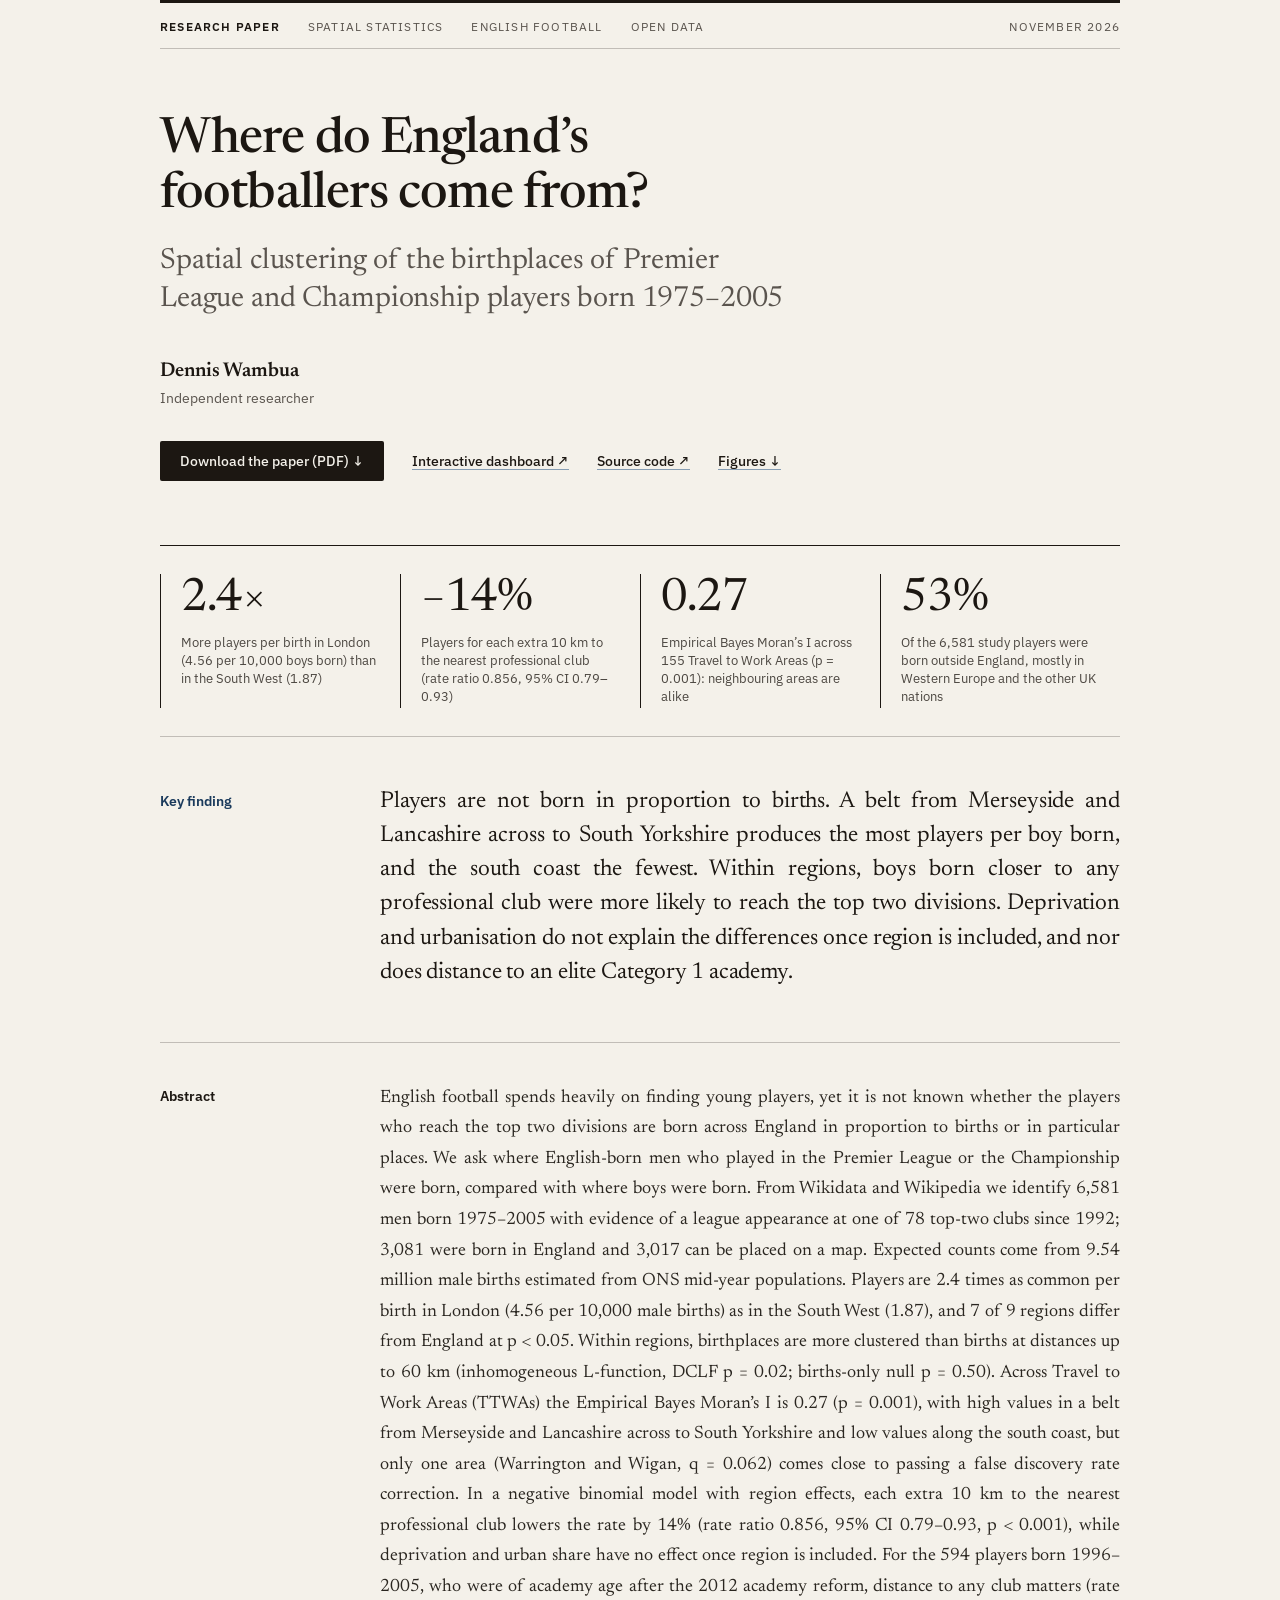
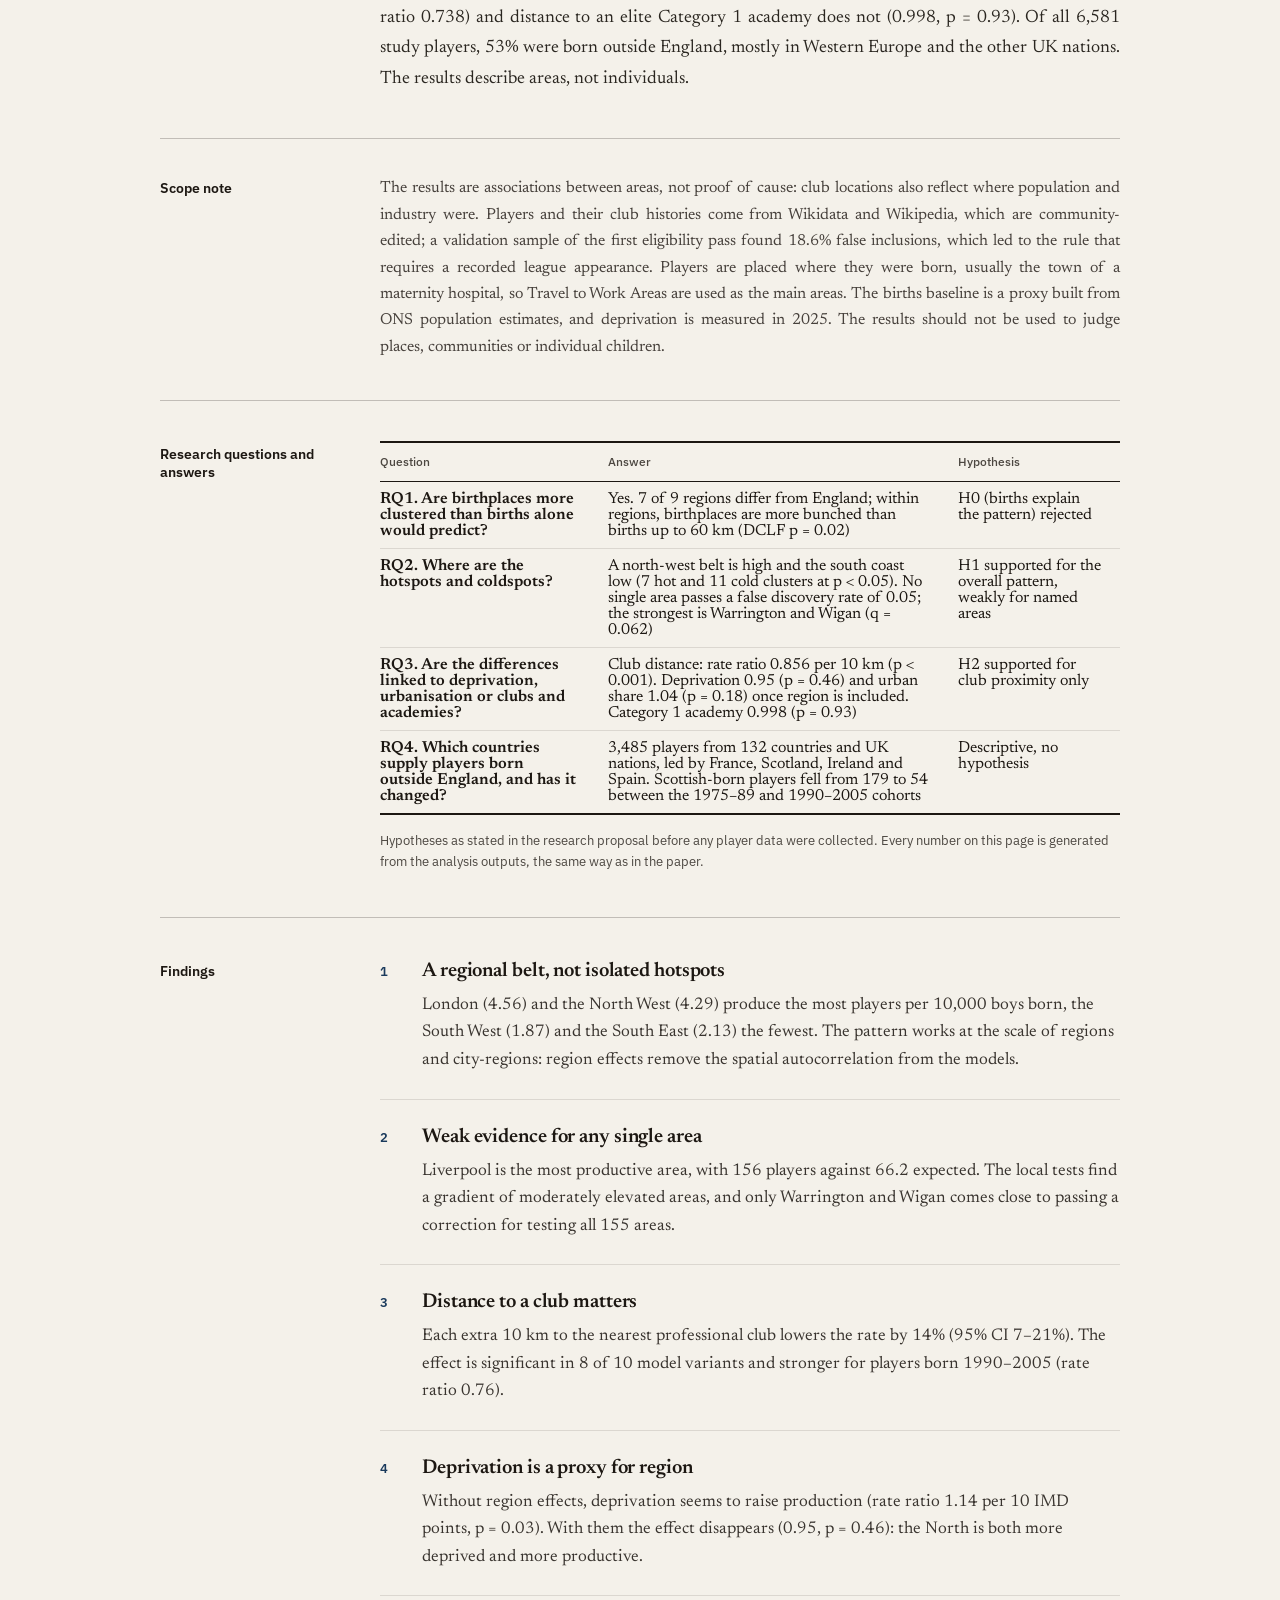
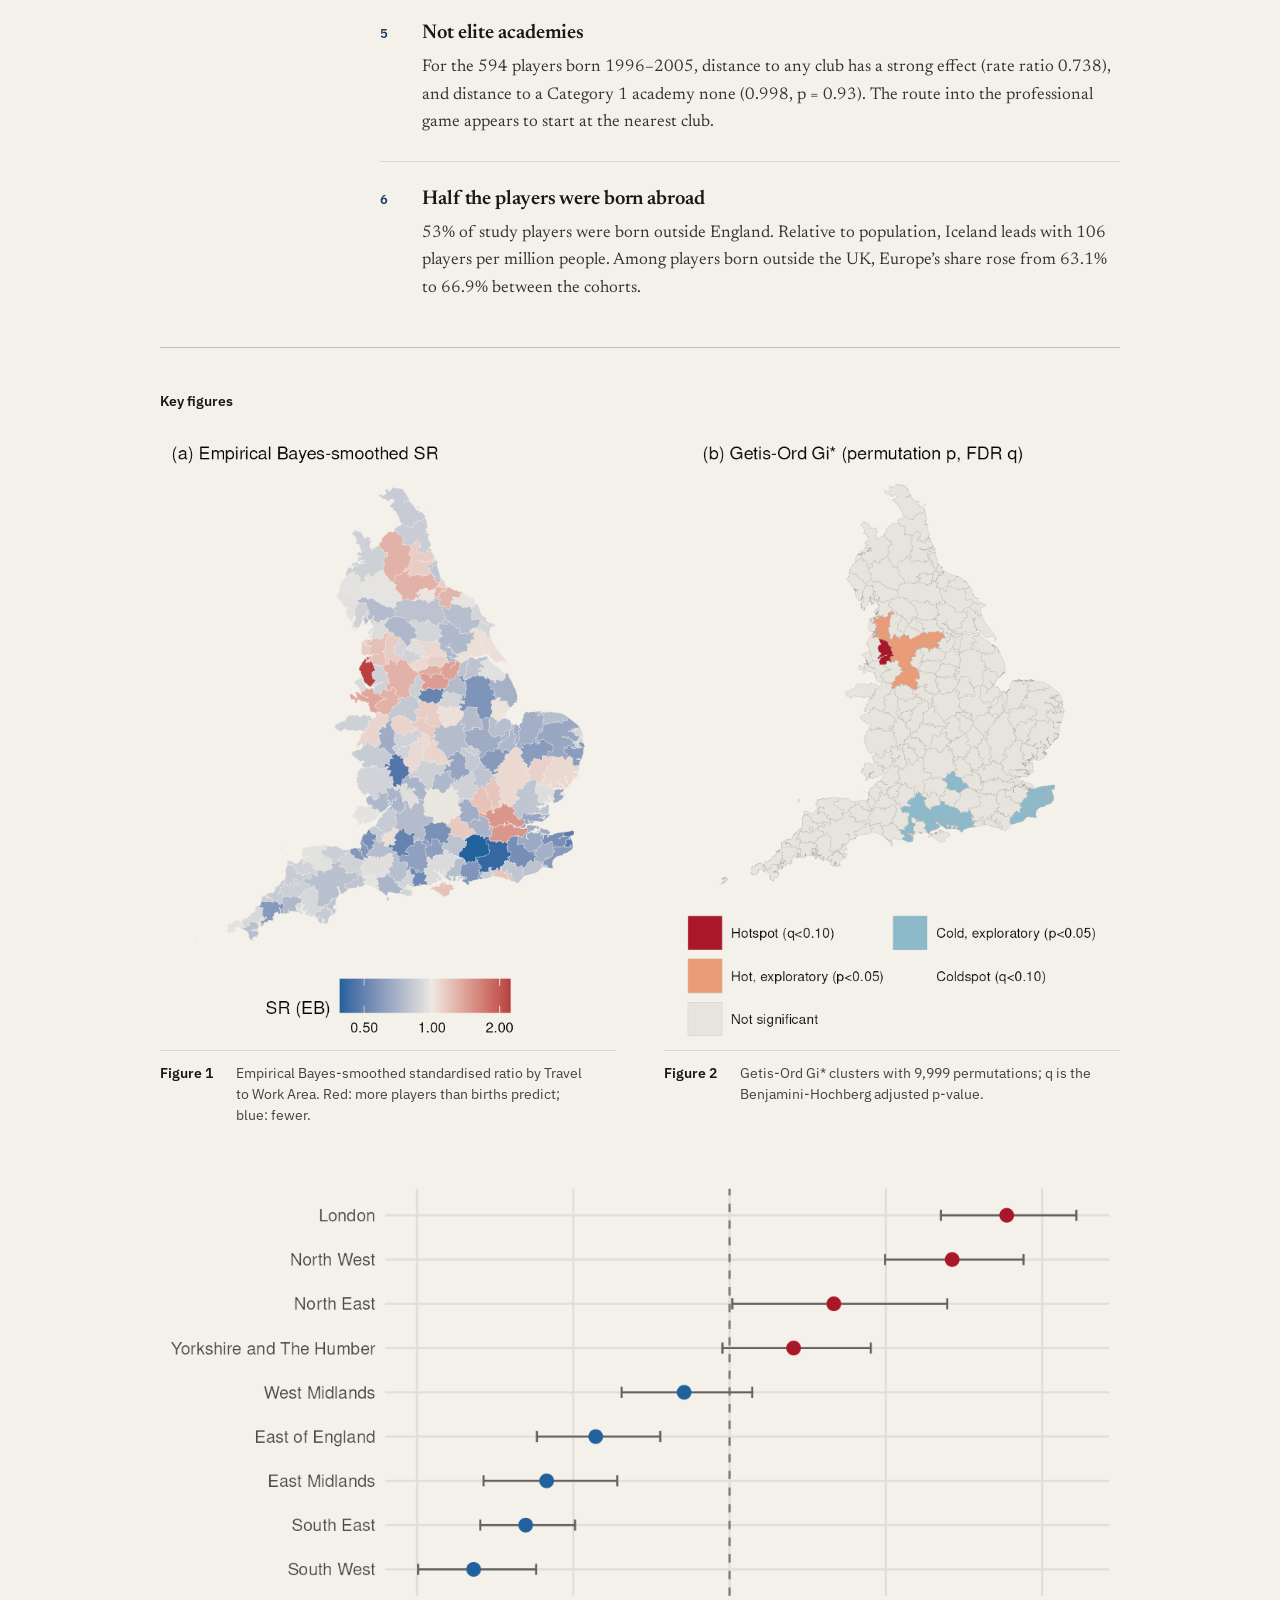
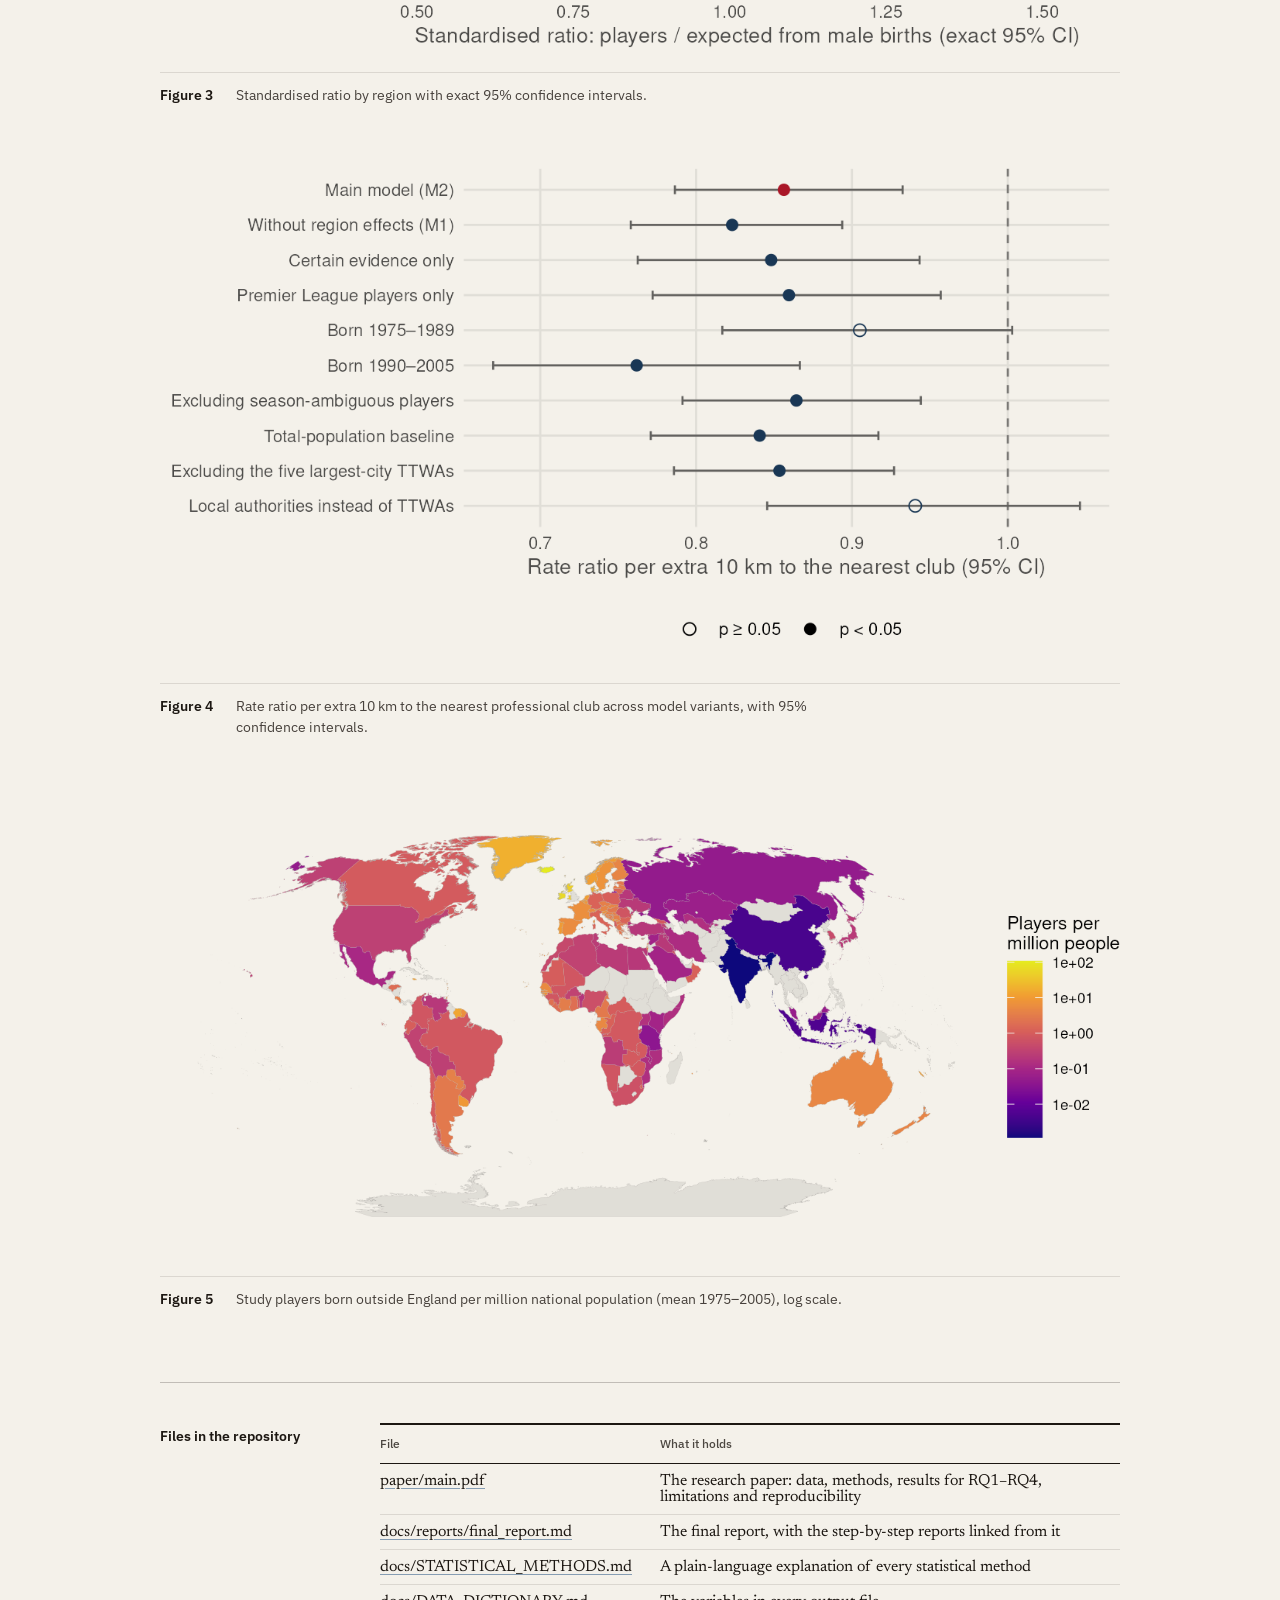
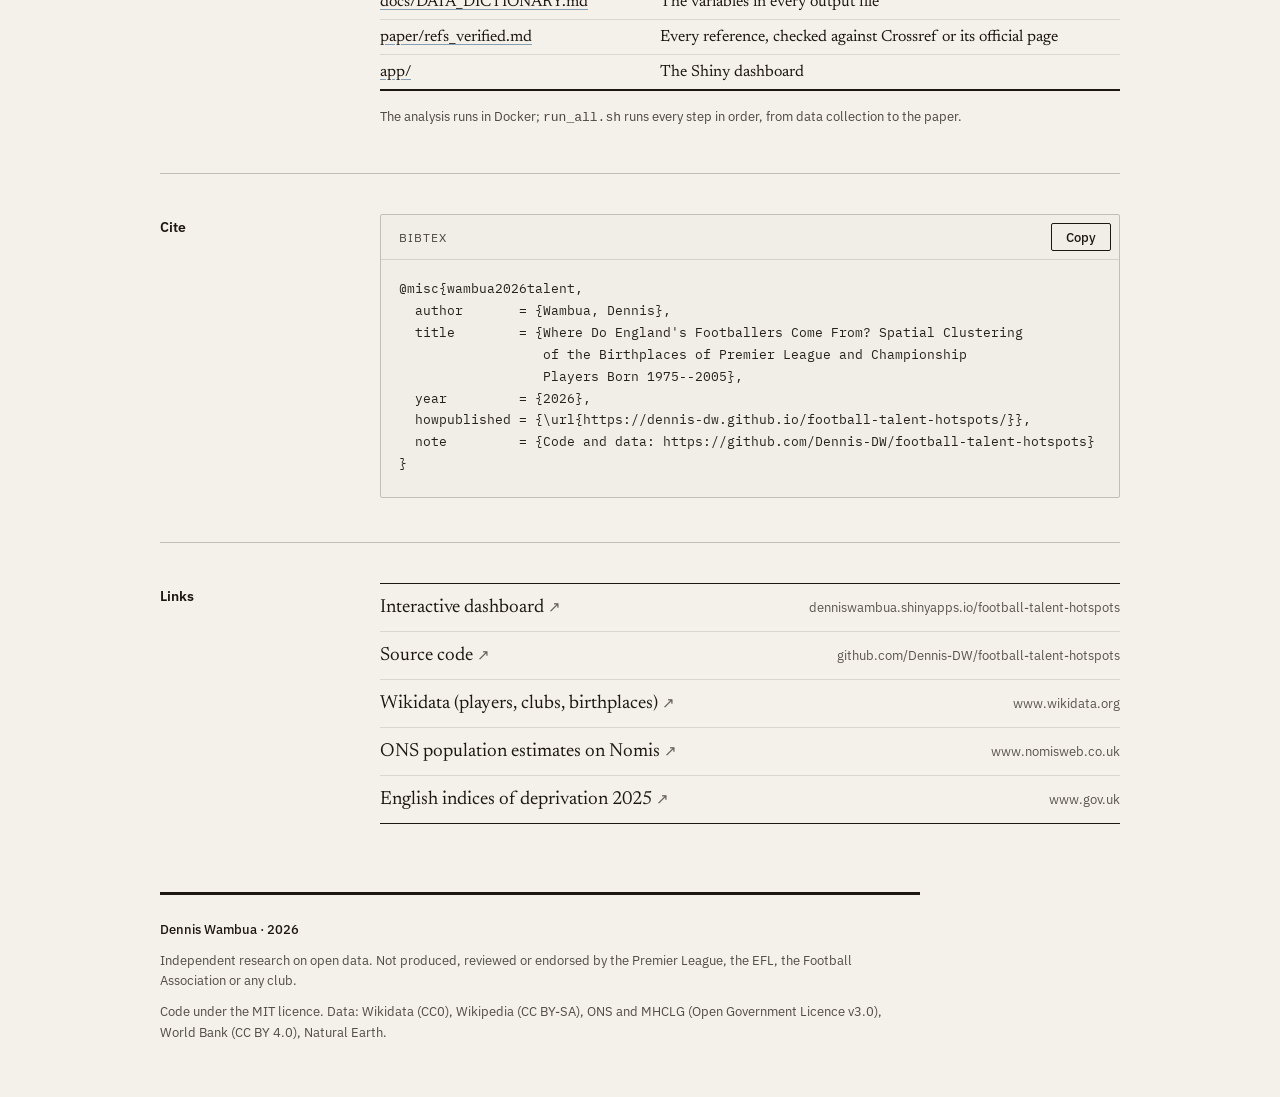
==== site/index.html @ 1d315186 "feat(docs): add research paper, static site, and updated analysis reports" ====
<!-- Generated by analysis/site/12_build_site.R from analysis/site/template.html. Do not edit. -->
<!DOCTYPE html>
<html lang="en">
<head>
<meta charset="utf-8">
<meta name="viewport" content="width=device-width, initial-scale=1">
<title>Where do England's footballers come from?</title>
<meta name="description" content="Where English-born Premier League and Championship players born 1975–2005 were born, compared with where boys were born. Spatial statistics on open data, with a research paper and an interactive dashboard.">
<meta property="og:title" content="Where do England's footballers come from?">
<meta property="og:description" content="Players are 2.4× as common per birth in London as in the South West, and each extra 10 km to a professional club means 14% fewer. Research paper, code and dashboard.">
<meta property="og:type" content="article">
<meta property="og:url" content="https://dennis-dw.github.io/football-talent-hotspots/">
<meta property="og:image" content="https://dennis-dw.github.io/football-talent-hotspots/figures/fig_hospital.png">
<meta name="twitter:card" content="summary_large_image">
<link rel="preconnect" href="https://fonts.googleapis.com">
<link rel="preconnect" href="https://fonts.gstatic.com" crossorigin>
<link rel="stylesheet" href="https://fonts.googleapis.com/css2?family=IBM+Plex+Mono:wght@400&family=IBM+Plex+Sans:wght@400;500;600&family=Newsreader:ital,opsz,wght@0,6..72,300..700;1,6..72,300..700&display=swap">
<style>
:root{--accent:#1A3A5C;--hot:#b2182b;--paper:#f4f1ea;--ink:oklch(0.21 0.012 70);--ink2:oklch(0.45 0.012 70);--ink3:oklch(0.4 0.012 70);--ink4:oklch(0.33 0.012 70);--rule:oklch(0.8 0.01 80);--rule2:oklch(0.88 0.01 80);--box:oklch(0.95 0.01 85);--sans:'IBM Plex Sans',system-ui,sans-serif;--mono:'IBM Plex Mono',monospace}
*{box-sizing:border-box}
html{scroll-behavior:smooth}
body{margin:0;background:var(--paper);color:var(--ink);font-family:'Newsreader',Georgia,'Times New Roman',serif;font-optical-sizing:auto;-webkit-font-smoothing:antialiased;text-rendering:optimizeLegibility}
::selection{background:oklch(0.88 0.04 250)}
a{color:var(--ink);text-decoration-thickness:1px;text-underline-offset:3px;text-decoration-color:oklch(0.5 0.08 250 / .6)}
a:hover{color:var(--accent)}
.page{max-width:1040px;margin:0 auto;padding:0 40px 56px}
.mast{display:flex;flex-wrap:wrap;align-items:baseline;gap:6px 28px;padding:16px 0 14px;border-top:3px solid var(--ink);border-bottom:1px solid var(--rule);font-family:var(--sans);font-size:12px;letter-spacing:.1em;text-transform:uppercase;color:var(--ink2)}
.mast b{font-weight:600;color:var(--ink)}
.mast .date{margin-left:auto}
h1{margin:64px 0 0;max-width:900px;font-size:clamp(32px,5vw,50px);line-height:1.1;font-weight:500;letter-spacing:-.018em;text-wrap:balance}
h1 small{display:block;margin-top:20px;font-size:.58em;line-height:1.3;font-weight:400;letter-spacing:-.005em;color:var(--ink2)}
.authors{display:flex;flex-wrap:wrap;gap:16px 48px;margin-top:40px}
.author-name{font-size:20px;font-weight:600;line-height:1.3}
.author-meta{margin-top:4px;font-family:var(--sans);font-size:13.5px;line-height:1.5;color:var(--ink2)}
.actions{display:flex;flex-wrap:wrap;align-items:center;gap:14px 28px;margin-top:32px;font-family:var(--sans);font-size:14px;font-weight:500}
.btn{display:inline-block;padding:11px 20px;background:var(--ink);color:var(--paper);text-decoration:none;border-radius:2px}
.btn:hover{background:var(--accent);color:var(--paper)}
.stats{display:grid;grid-template-columns:repeat(auto-fit,minmax(min(100%,190px),1fr));gap:28px 0;margin-top:64px;padding:28px 0;border-top:1px solid var(--ink);border-bottom:1px solid var(--rule)}
.stat{padding:2px 24px 2px 20px;border-left:1px solid var(--ink)}
.stat-v{font-size:46px;line-height:1;font-weight:400;letter-spacing:-.025em;font-variant-numeric:lining-nums tabular-nums}
.stat-l{margin-top:12px;max-width:210px;font-family:var(--sans);font-size:13px;line-height:1.4;color:var(--ink3)}
.row{display:flex;flex-wrap:wrap;gap:14px 56px;padding:40px 0 44px;border-top:1px solid var(--rule)}
.row.first{border-top:none;padding:48px 0 52px}
.row.tight{padding:36px 0 40px}
.label{flex:1 1 150px;max-width:190px;padding-top:4px;font-family:var(--sans);font-size:13.5px;font-weight:600;line-height:1.35}
.label.accent{color:var(--accent)}
.body{flex:999 1 480px;min-width:0;max-width:740px}
.lead{margin:0;font-size:23px;line-height:1.48;letter-spacing:-.005em;text-align:justify;text-justify:inter-word;hyphens:auto;text-wrap:pretty}
.abstract{margin:0;font-size:18px;line-height:1.7;color:oklch(0.27 0.012 70);text-align:justify;text-justify:inter-word;hyphens:auto;text-wrap:pretty}
.note{margin:0;font-size:16px;line-height:1.65;color:oklch(0.38 0.012 70);text-align:justify;text-justify:inter-word;hyphens:auto;text-wrap:pretty}
.note code,td code{font-family:var(--mono);font-size:13px}
.scroll{overflow-x:auto}
table{width:100%;min-width:560px;border-collapse:collapse;font-size:16px;font-variant-numeric:lining-nums tabular-nums}
thead tr{border-top:2px solid var(--ink);border-bottom:1px solid var(--ink)}
th{padding:11px 12px;text-align:right;font-family:var(--sans);font-size:12px;font-weight:500;line-height:1.35;color:var(--ink3);vertical-align:bottom}
th:first-child,td:first-child{text-align:left;padding-left:0}
td{padding:9px 12px;text-align:right;border-bottom:1px solid var(--rule2);vertical-align:top}
tbody tr:last-child td{border-bottom:2px solid var(--ink)}
td.b{font-weight:600}
table.left th,table.left td{text-align:left;padding-left:0;padding-right:16px}
table.left th:not(:first-child),table.left td:not(:first-child){padding-left:12px}
.table-note{margin:16px 0 0;font-family:var(--sans);font-size:13px;line-height:1.6;color:var(--ink3);text-wrap:pretty}
.finding{display:flex;gap:20px;padding:24px 0;border-top:1px solid var(--rule2)}
.finding:first-child{padding-top:0;border-top:none}
.finding:last-child{padding-bottom:0}
.finding .n{flex:0 0 22px;padding-top:5px;font-family:var(--sans);font-size:13px;font-weight:600;font-variant-numeric:tabular-nums;color:var(--accent)}
.finding h3{margin:0;font-size:20px;font-weight:600;line-height:1.3;letter-spacing:-.005em}
.finding p{margin:8px 0 0;font-size:17px;line-height:1.62;color:var(--ink4);text-wrap:pretty}
.figs{padding:40px 0 20px;border-top:1px solid var(--rule)}
.figs .label{padding-bottom:28px;max-width:none}
figure{margin:0 0 52px}
figure img{display:block;width:100%;height:auto;mix-blend-mode:multiply}
.pair{display:grid;grid-template-columns:repeat(auto-fit,minmax(min(100%,320px),1fr));gap:44px 48px;align-items:start;margin:0 0 52px}
.pair figure{margin:0}
figcaption{display:flex;gap:18px;margin-top:14px;padding-top:12px;border-top:1px solid var(--rule2);font-family:var(--sans);font-size:13.5px;line-height:1.55;color:oklch(0.38 0.012 70)}
figcaption b{flex:0 0 58px;font-weight:600;color:var(--ink)}
figcaption span{max-width:640px;text-wrap:pretty}
.bib{border:1px solid var(--rule);border-radius:2px;background:var(--box)}
.bib-bar{display:flex;align-items:center;justify-content:space-between;padding:8px 8px 8px 18px;border-bottom:1px solid oklch(0.86 0.01 80);font-family:var(--sans);font-size:12px;letter-spacing:.08em;text-transform:uppercase;color:var(--ink3)}
.bib button{font-family:var(--sans);font-size:12.5px;font-weight:500;letter-spacing:0;text-transform:none;padding:5px 14px;border:1px solid var(--ink);border-radius:2px;background:transparent;color:var(--ink);cursor:pointer}
.bib button:hover{background:var(--ink);color:var(--paper)}
.bib pre{margin:0;padding:18px 18px 22px;overflow-x:auto;font-family:var(--mono);font-size:12.5px;line-height:1.75;color:oklch(0.25 0.012 70)}
.links{border-top:1px solid var(--ink)}
.links a{display:flex;flex-wrap:wrap;align-items:baseline;justify-content:space-between;gap:2px 20px;padding:14px 0;border-bottom:1px solid var(--rule2);text-decoration:none}
.links a:last-child{border-bottom-color:var(--ink)}
.links span:first-child{font-size:19px}
.links span:first-child i{font-style:normal;font-size:15px;color:oklch(0.5 0.012 70)}
.links span:last-child{font-family:var(--sans);font-size:12.5px;color:var(--ink2);overflow-wrap:anywhere}
footer{display:flex;flex-direction:column;gap:10px;margin-top:24px;padding-top:24px;border-top:3px solid var(--ink);max-width:760px;font-family:var(--sans);font-size:12.5px;line-height:1.65;color:oklch(0.42 0.012 70)}
footer p{margin:0;text-wrap:pretty}
footer p:first-child{font-weight:500;color:var(--ink)}
@media(max-width:560px){.page{padding:0 16px 40px}.stat-v{font-size:40px}.mast .date{margin-left:0}.lead,.abstract,.note{text-align:left;hyphens:manual}.lead{font-size:20px}}
</style>
</head>
<body>
<div class="page">

<div class="mast"><b>Research paper</b><span>Spatial statistics</span><span>English football</span><span>Open data</span><span class="date">November 2026</span></div>

<h1>Where do England&rsquo;s footballers come from?<small>Spatial clustering of the birthplaces of Premier League and Championship players born 1975&ndash;2005</small></h1>

<div class="authors"><div><div class="author-name">Dennis Wambua</div><div class="author-meta">Independent researcher</div></div></div>

<div class="actions">
<a class="btn" href="paper.pdf" target="_blank" rel="noopener">Download the paper (PDF)&nbsp;&darr;</a>
<a href="https://denniswambua.shinyapps.io/football-talent-hotspots/" target="_blank" rel="noopener">Interactive dashboard&nbsp;&nearr;</a>
<a href="https://github.com/Dennis-DW/football-talent-hotspots" target="_blank" rel="noopener">Source code&nbsp;&nearr;</a>
<a href="#figures">Figures&nbsp;&darr;</a>
</div>

<div class="stats">
<div class="stat"><div class="stat-v">2.4&times;</div><div class="stat-l">More players per birth in London (4.56 per 10,000 boys born) than in the South West (1.87)</div></div>
<div class="stat"><div class="stat-v">&minus;14%</div><div class="stat-l">Players for each extra 10 km to the nearest professional club (rate ratio 0.856, 95% CI 0.79&ndash;0.93)</div></div>
<div class="stat"><div class="stat-v">0.27</div><div class="stat-l">Empirical Bayes Moran&rsquo;s I across 155 Travel to Work Areas (p = 0.001): neighbouring areas are alike</div></div>
<div class="stat"><div class="stat-v">53%</div><div class="stat-l">Of the 6,581 study players were born outside England, mostly in Western Europe and the other UK nations</div></div>
</div>

<div class="row first"><div class="label accent" style="padding-top:7px">Key finding</div><div class="body"><p class="lead">Players are not born in proportion to births. A belt from Merseyside and Lancashire across to South Yorkshire produces the most players per boy born, and the south coast the fewest. Within regions, boys born closer to any professional club were more likely to reach the top two divisions. Deprivation and urbanisation do not explain the differences once region is included, and nor does distance to an elite Category&nbsp;1 academy.</p></div></div>

<div class="row"><div class="label">Abstract</div><div class="body"><p class="abstract">English football spends heavily on finding young players, yet it is not known whether the players who reach the top two divisions are born across England in proportion to births or in particular places. We ask where English-born men who played in the Premier League or the Championship were born, compared with where boys were born. From Wikidata and Wikipedia we identify 6,581 men born 1975&ndash;2005 with evidence of a league appearance at one of 78 top-two clubs since 1992; 3,081 were born in England and 3,017 can be placed on a map. Expected counts come from 9.54 million male births estimated from ONS mid-year populations. Players are 2.4 times as common per birth in London (4.56 per 10,000 male births) as in the South West (1.87), and 7 of 9 regions differ from England at p &lt; 0.05. Within regions, birthplaces are more clustered than births at distances up to 60&nbsp;km (inhomogeneous L-function, DCLF p = 0.02; births-only null p = 0.50). Across Travel to Work Areas (TTWAs) the Empirical Bayes Moran&rsquo;s I is 0.27 (p = 0.001), with high values in a belt from Merseyside and Lancashire across to South Yorkshire and low values along the south coast, but only one area (Warrington and Wigan, q = 0.062) comes close to passing a false discovery rate correction. In a negative binomial model with region effects, each extra 10&nbsp;km to the nearest professional club lowers the rate by 14% (rate ratio 0.856, 95% CI 0.79&ndash;0.93, p &lt; 0.001), while deprivation and urban share have no effect once region is included. For the 594 players born 1996&ndash;2005, who were of academy age after the 2012 academy reform, distance to any club matters (rate ratio 0.738) and distance to an elite Category 1 academy does not (0.998, p = 0.93). Of all 6,581 study players, 53% were born outside England, mostly in Western Europe and the other UK nations. The results describe areas, not individuals.</p></div></div>

<div class="row tight"><div class="label">Scope note</div><div class="body"><p class="note">The results are associations between areas, not proof of cause: club locations also reflect where population and industry were. Players and their club histories come from Wikidata and Wikipedia, which are community-edited; a validation sample of the first eligibility pass found 18.6% false inclusions, which led to the rule that requires a recorded league appearance. Players are placed where they were born, usually the town of a maternity hospital, so Travel to Work Areas are used as the main areas. The births baseline is a proxy built from ONS population estimates, and deprivation is measured in 2025. The results should not be used to judge places, communities or individual children.</p></div></div>

<div class="row"><div class="label">Research questions and answers</div><div class="body"><div class="scroll"><table class="left"><thead><tr><th>Question</th><th>Answer</th><th>Hypothesis</th></tr></thead><tbody>
<tr><td class="b">RQ1. Are birthplaces more clustered than births alone would predict?</td><td>Yes. 7 of 9 regions differ from England; within regions, birthplaces are more bunched than births up to 60&nbsp;km (DCLF p = 0.02)</td><td>H0 (births explain the pattern) rejected</td></tr>
<tr><td class="b">RQ2. Where are the hotspots and coldspots?</td><td>A north-west belt is high and the south coast low (7 hot and 11 cold clusters at p &lt; 0.05). No single area passes a false discovery rate of 0.05; the strongest is Warrington and Wigan (q = 0.062)</td><td>H1 supported for the overall pattern, weakly for named areas</td></tr>
<tr><td class="b">RQ3. Are the differences linked to deprivation, urbanisation or clubs and academies?</td><td>Club distance: rate ratio 0.856 per 10&nbsp;km (p &lt; 0.001). Deprivation 0.95 (p = 0.46) and urban share 1.04 (p = 0.18) once region is included. Category 1 academy 0.998 (p = 0.93)</td><td>H2 supported for club proximity only</td></tr>
<tr><td class="b">RQ4. Which countries supply players born outside England, and has it changed?</td><td>3,485 players from 132 countries and UK nations, led by France, Scotland, Ireland and Spain. Scottish-born players fell from 179 to 54 between the 1975&ndash;89 and 1990&ndash;2005 cohorts</td><td>Descriptive, no hypothesis</td></tr>
</tbody></table></div><p class="table-note">Hypotheses as stated in the research proposal before any player data were collected. Every number on this page is generated from the analysis outputs, the same way as in the paper.</p></div></div>

<div class="row"><div class="label">Findings</div><div class="body">
<div class="finding"><div class="n">1</div><div><h3>A regional belt, not isolated hotspots</h3><p>London (4.56) and the North West (4.29) produce the most players per 10,000 boys born, the South West (1.87) and the South East (2.13) the fewest. The pattern works at the scale of regions and city-regions: region effects remove the spatial autocorrelation from the models.</p></div></div>
<div class="finding"><div class="n">2</div><div><h3>Weak evidence for any single area</h3><p>Liverpool is the most productive area, with 156 players against 66.2 expected. The local tests find a gradient of moderately elevated areas, and only Warrington and Wigan comes close to passing a correction for testing all 155 areas.</p></div></div>
<div class="finding"><div class="n">3</div><div><h3>Distance to a club matters</h3><p>Each extra 10&nbsp;km to the nearest professional club lowers the rate by 14% (95% CI 7&ndash;21%). The effect is significant in 8 of 10 model variants and stronger for players born 1990&ndash;2005 (rate ratio 0.76).</p></div></div>
<div class="finding"><div class="n">4</div><div><h3>Deprivation is a proxy for region</h3><p>Without region effects, deprivation seems to raise production (rate ratio 1.14 per 10 IMD points, p = 0.03). With them the effect disappears (0.95, p = 0.46): the North is both more deprived and more productive.</p></div></div>
<div class="finding"><div class="n">5</div><div><h3>Not elite academies</h3><p>For the 594 players born 1996&ndash;2005, distance to any club has a strong effect (rate ratio 0.738), and distance to a Category 1 academy none (0.998, p = 0.93). The route into the professional game appears to start at the nearest club.</p></div></div>
<div class="finding"><div class="n">6</div><div><h3>Half the players were born abroad</h3><p>53% of study players were born outside England. Relative to population, Iceland leads with 106 players per million people. Among players born outside the UK, Europe&rsquo;s share rose from 63.1% to 66.9% between the cohorts.</p></div></div>
</div></div>

<div class="figs" id="figures"><div class="label">Key figures</div>
<div class="pair">
<figure><img src="figures/fig_ttwa_sr.png" alt="Map of England's Travel to Work Areas coloured by the smoothed ratio of players to expected players. Red areas, with more players than births predict, form a belt from Merseyside to South Yorkshire and include London; blue areas run along the south coast and through the rural South West and East Anglia." loading="lazy"><figcaption><b>Figure 1</b><span>Empirical Bayes-smoothed standardised ratio by Travel to Work Area. Red: more players than births predict; blue: fewer.</span></figcaption></figure>
<figure><img src="figures/fig_ttwa_gi.png" alt="Map of Getis-Ord Gi* clusters. Hot clusters lie in Lancashire, Greater Manchester and Yorkshire; cold clusters in Kent, Sussex, Hampshire and Wiltshire." loading="lazy"><figcaption><b>Figure 2</b><span>Getis-Ord Gi* clusters with 9,999 permutations; q is the Benjamini-Hochberg adjusted p-value.</span></figcaption></figure>
</div>
<figure><img src="figures/fig_regions.png" alt="Dot plot of the standardised ratio for the nine English regions with 95% confidence intervals. London and the North West are highest, the South West lowest." loading="lazy"><figcaption><b>Figure 3</b><span>Standardised ratio by region with exact 95% confidence intervals.</span></figcaption></figure>
<figure><img src="figures/fig_robustness.png" alt="Forest plot of the rate ratio per extra 10 km to the nearest club across 10 model variants; 8 are significantly below 1." loading="lazy"><figcaption><b>Figure 4</b><span>Rate ratio per extra 10&nbsp;km to the nearest professional club across model variants, with 95% confidence intervals.</span></figcaption></figure>
<figure><img src="figures/fig_world.png" alt="World map of study players born outside England per million national population, darker where there are more players per head." loading="lazy"><figcaption><b>Figure 5</b><span>Study players born outside England per million national population (mean 1975&ndash;2005), log scale.</span></figcaption></figure>
</div>

<div class="row"><div class="label">Files in the repository</div><div class="body"><div class="scroll"><table class="left"><thead><tr><th>File</th><th>What it holds</th></tr></thead><tbody>
<tr><td><a href="paper.pdf">paper/main.pdf</a></td><td>The research paper: data, methods, results for RQ1&ndash;RQ4, limitations and reproducibility</td></tr>
<tr><td><a href="https://github.com/Dennis-DW/football-talent-hotspots/blob/main/docs/reports/final_report.md" target="_blank" rel="noopener">docs/reports/final_report.md</a></td><td>The final report, with the step-by-step reports linked from it</td></tr>
<tr><td><a href="https://github.com/Dennis-DW/football-talent-hotspots/blob/main/docs/STATISTICAL_METHODS.md" target="_blank" rel="noopener">docs/STATISTICAL_METHODS.md</a></td><td>A plain-language explanation of every statistical method</td></tr>
<tr><td><a href="https://github.com/Dennis-DW/football-talent-hotspots/blob/main/docs/DATA_DICTIONARY.md" target="_blank" rel="noopener">docs/DATA_DICTIONARY.md</a></td><td>The variables in every output file</td></tr>
<tr><td><a href="https://github.com/Dennis-DW/football-talent-hotspots/blob/main/paper/refs_verified.md" target="_blank" rel="noopener">paper/refs_verified.md</a></td><td>Every reference, checked against Crossref or its official page</td></tr>
<tr><td><a href="https://github.com/Dennis-DW/football-talent-hotspots/tree/main/app" target="_blank" rel="noopener">app/</a></td><td>The Shiny dashboard</td></tr>
</tbody></table></div><p class="table-note">The analysis runs in Docker; <code>run_all.sh</code> runs every step in order, from data collection to the paper.</p></div></div>

<div class="row"><div class="label">Cite</div><div class="body"><div class="bib"><div class="bib-bar"><span>BibTeX</span><button type="button" onclick="copyBib(this)">Copy</button></div><pre id="bibtex">@misc{wambua2026talent,
  author       = {Wambua, Dennis},
  title        = {Where Do England's Footballers Come From? Spatial Clustering
                  of the Birthplaces of Premier League and Championship
                  Players Born 1975--2005},
  year         = {2026},
  howpublished = {\url{https://dennis-dw.github.io/football-talent-hotspots/}},
  note         = {Code and data: https://github.com/Dennis-DW/football-talent-hotspots}
}</pre></div></div></div>

<div class="row"><div class="label">Links</div><div class="body"><div class="links">
<a href="https://denniswambua.shinyapps.io/football-talent-hotspots/" target="_blank" rel="noopener"><span>Interactive dashboard&nbsp;<i>&nearr;</i></span><span>denniswambua.shinyapps.io/football-talent-hotspots</span></a>
<a href="https://github.com/Dennis-DW/football-talent-hotspots" target="_blank" rel="noopener"><span>Source code&nbsp;<i>&nearr;</i></span><span>github.com/Dennis-DW/football-talent-hotspots</span></a>
<a href="https://www.wikidata.org/" target="_blank" rel="noopener"><span>Wikidata (players, clubs, birthplaces)&nbsp;<i>&nearr;</i></span><span>www.wikidata.org</span></a>
<a href="https://www.nomisweb.co.uk/" target="_blank" rel="noopener"><span>ONS population estimates on Nomis&nbsp;<i>&nearr;</i></span><span>www.nomisweb.co.uk</span></a>
<a href="https://www.gov.uk/government/statistics/english-indices-of-deprivation-2025" target="_blank" rel="noopener"><span>English indices of deprivation 2025&nbsp;<i>&nearr;</i></span><span>www.gov.uk</span></a>
</div></div></div>

<footer>
<p>Dennis Wambua &middot; 2026</p>
<p>Independent research on open data. Not produced, reviewed or endorsed by the Premier League, the EFL, the Football Association or any club.</p>
<p>Code under the MIT licence. Data: Wikidata (CC0), Wikipedia (CC BY-SA), ONS and MHCLG (Open Government Licence v3.0), World Bank (CC BY 4.0), Natural Earth.</p>
</footer>
</div>
<script>
function copyBib(btn){
  var t=document.getElementById('bibtex').textContent;
  var done=function(){btn.textContent='Copied';setTimeout(function(){btn.textContent='Copy'},2000)};
  if(navigator.clipboard&&navigator.clipboard.writeText){navigator.clipboard.writeText(t).then(done,done)}else{done()}
}
</script>
</body>
</html>
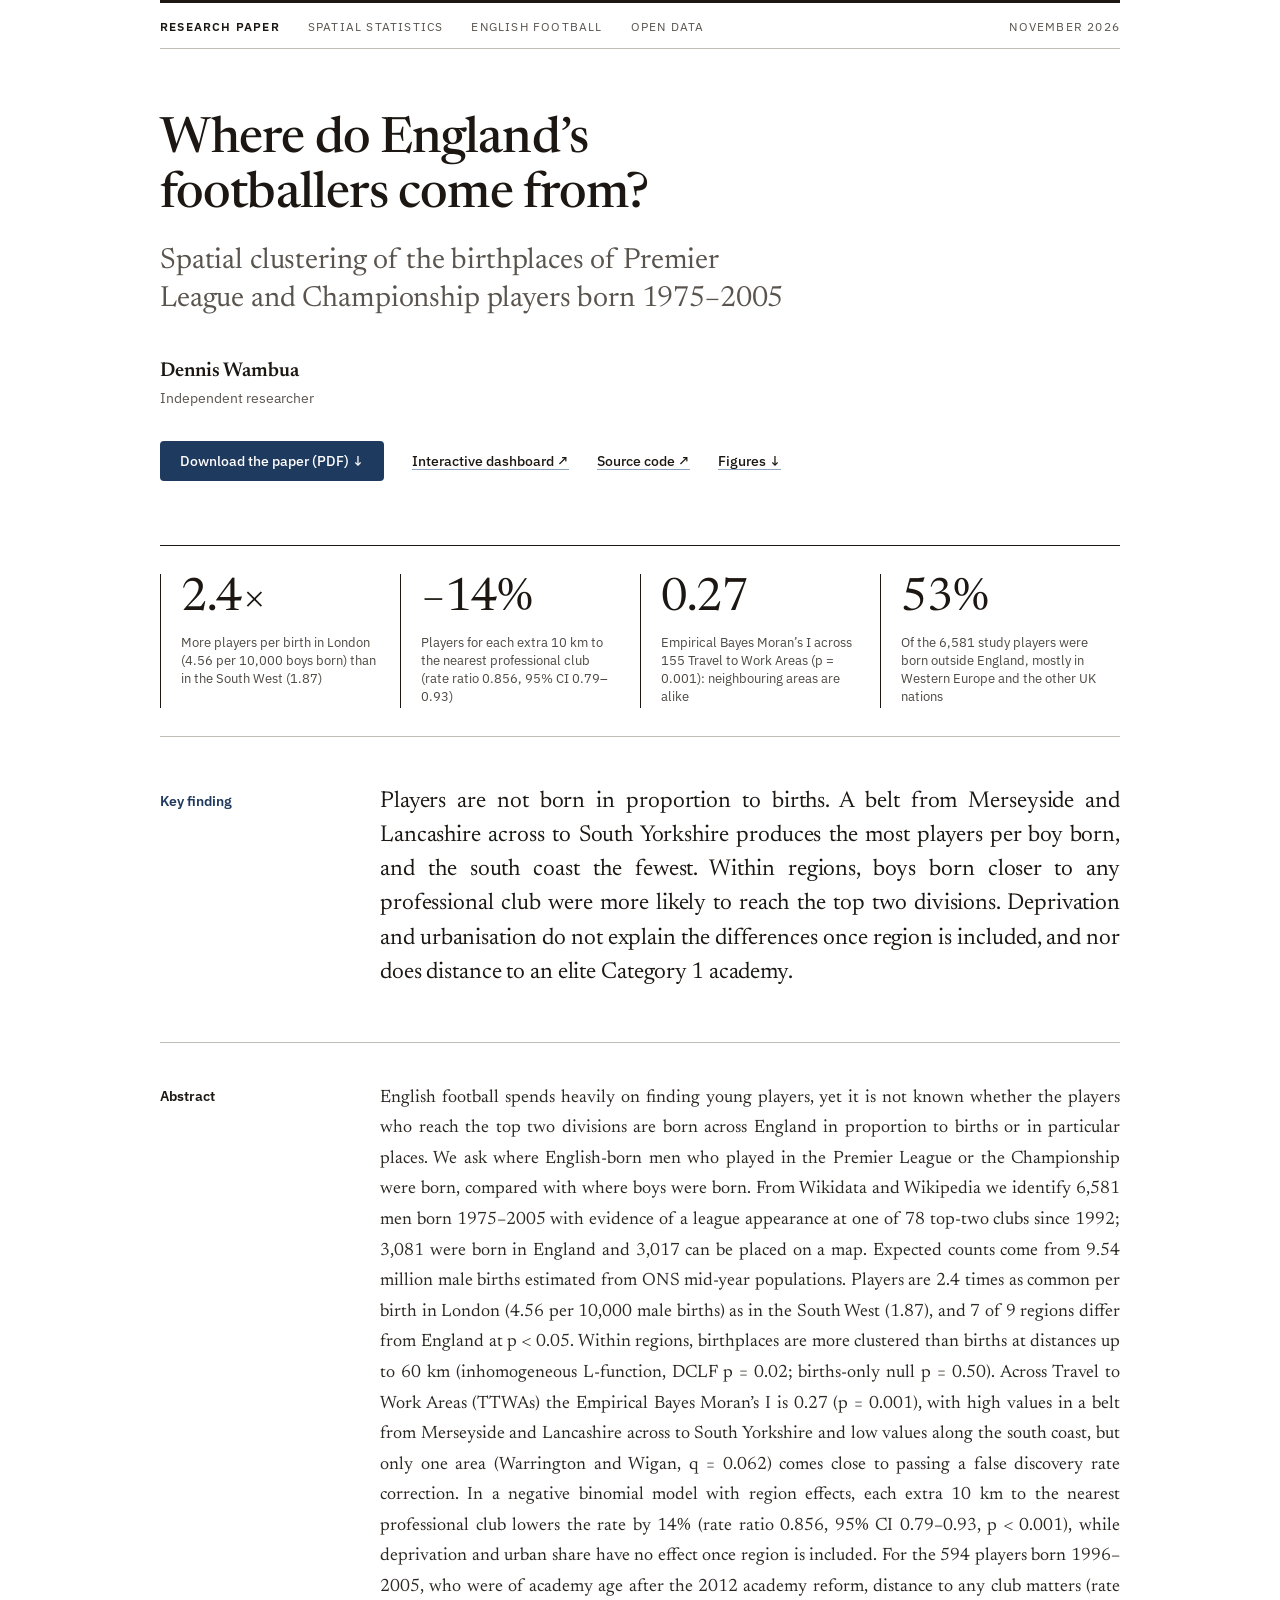
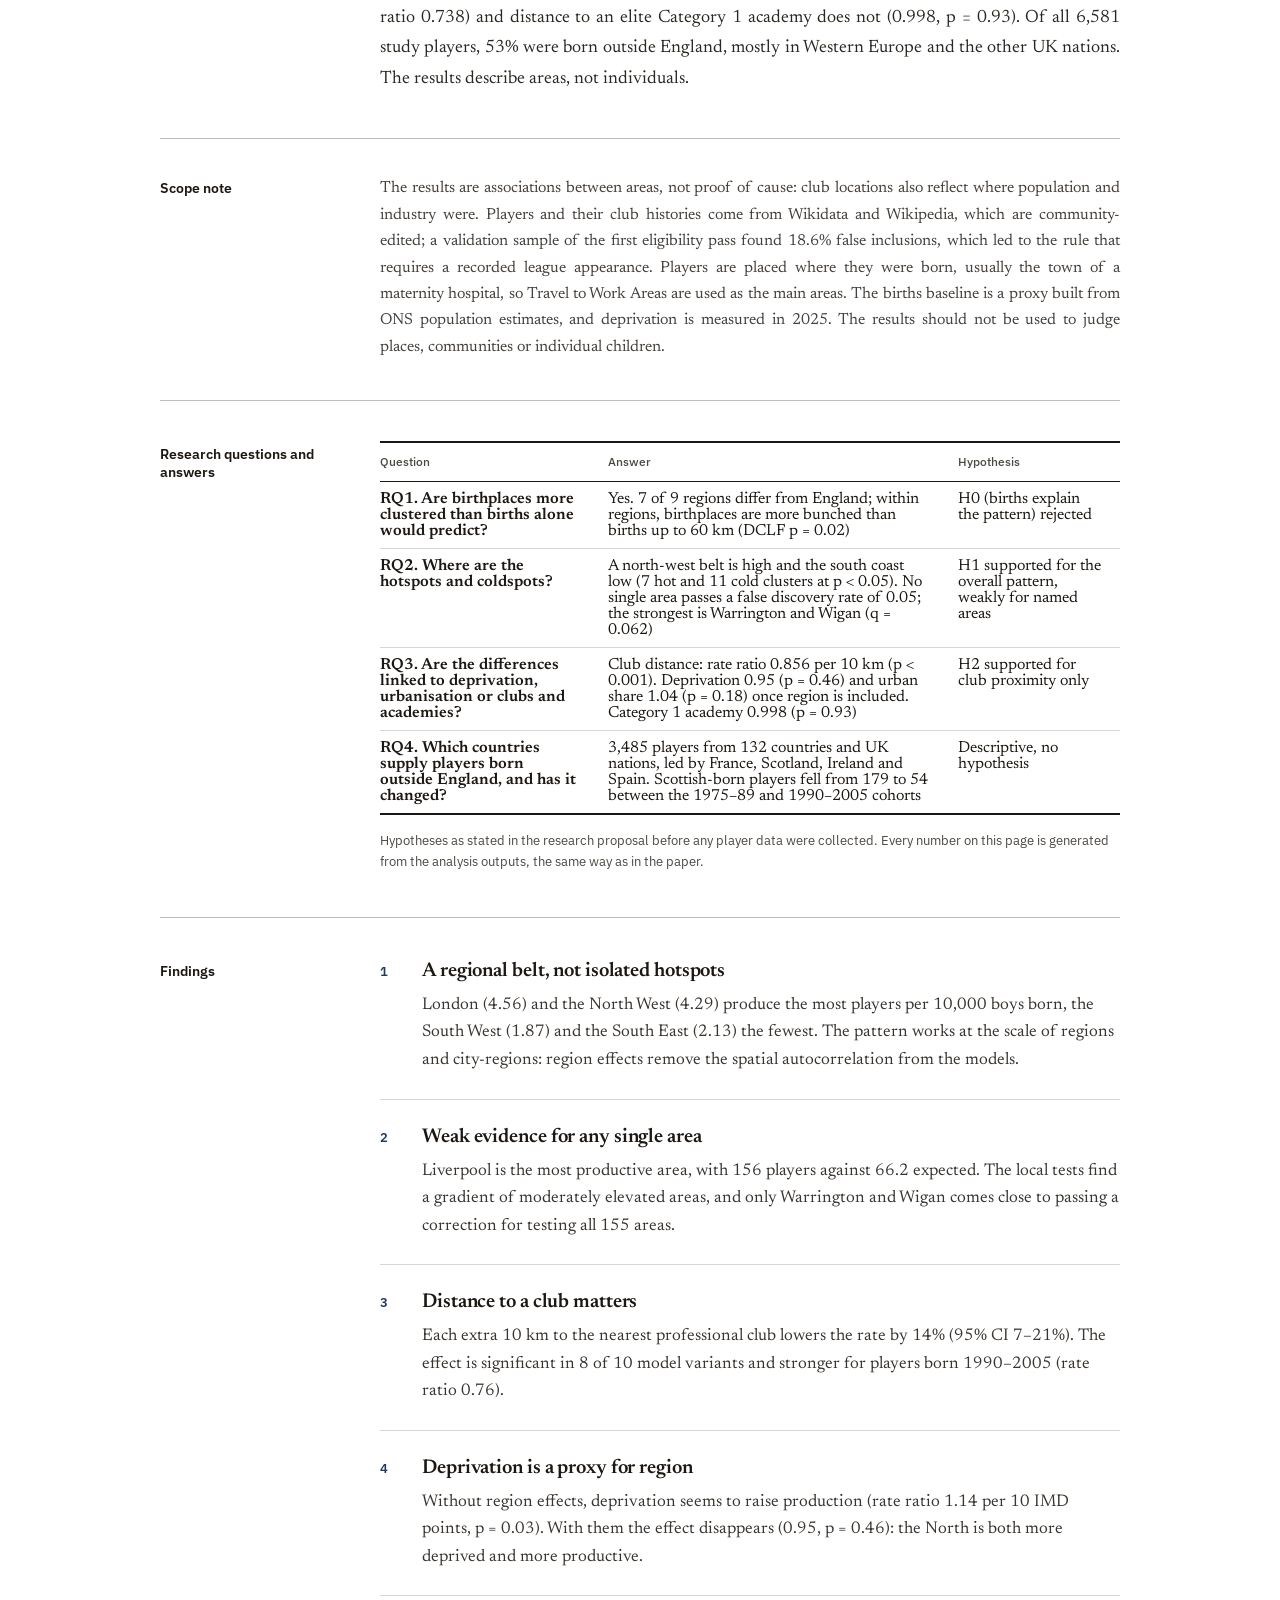
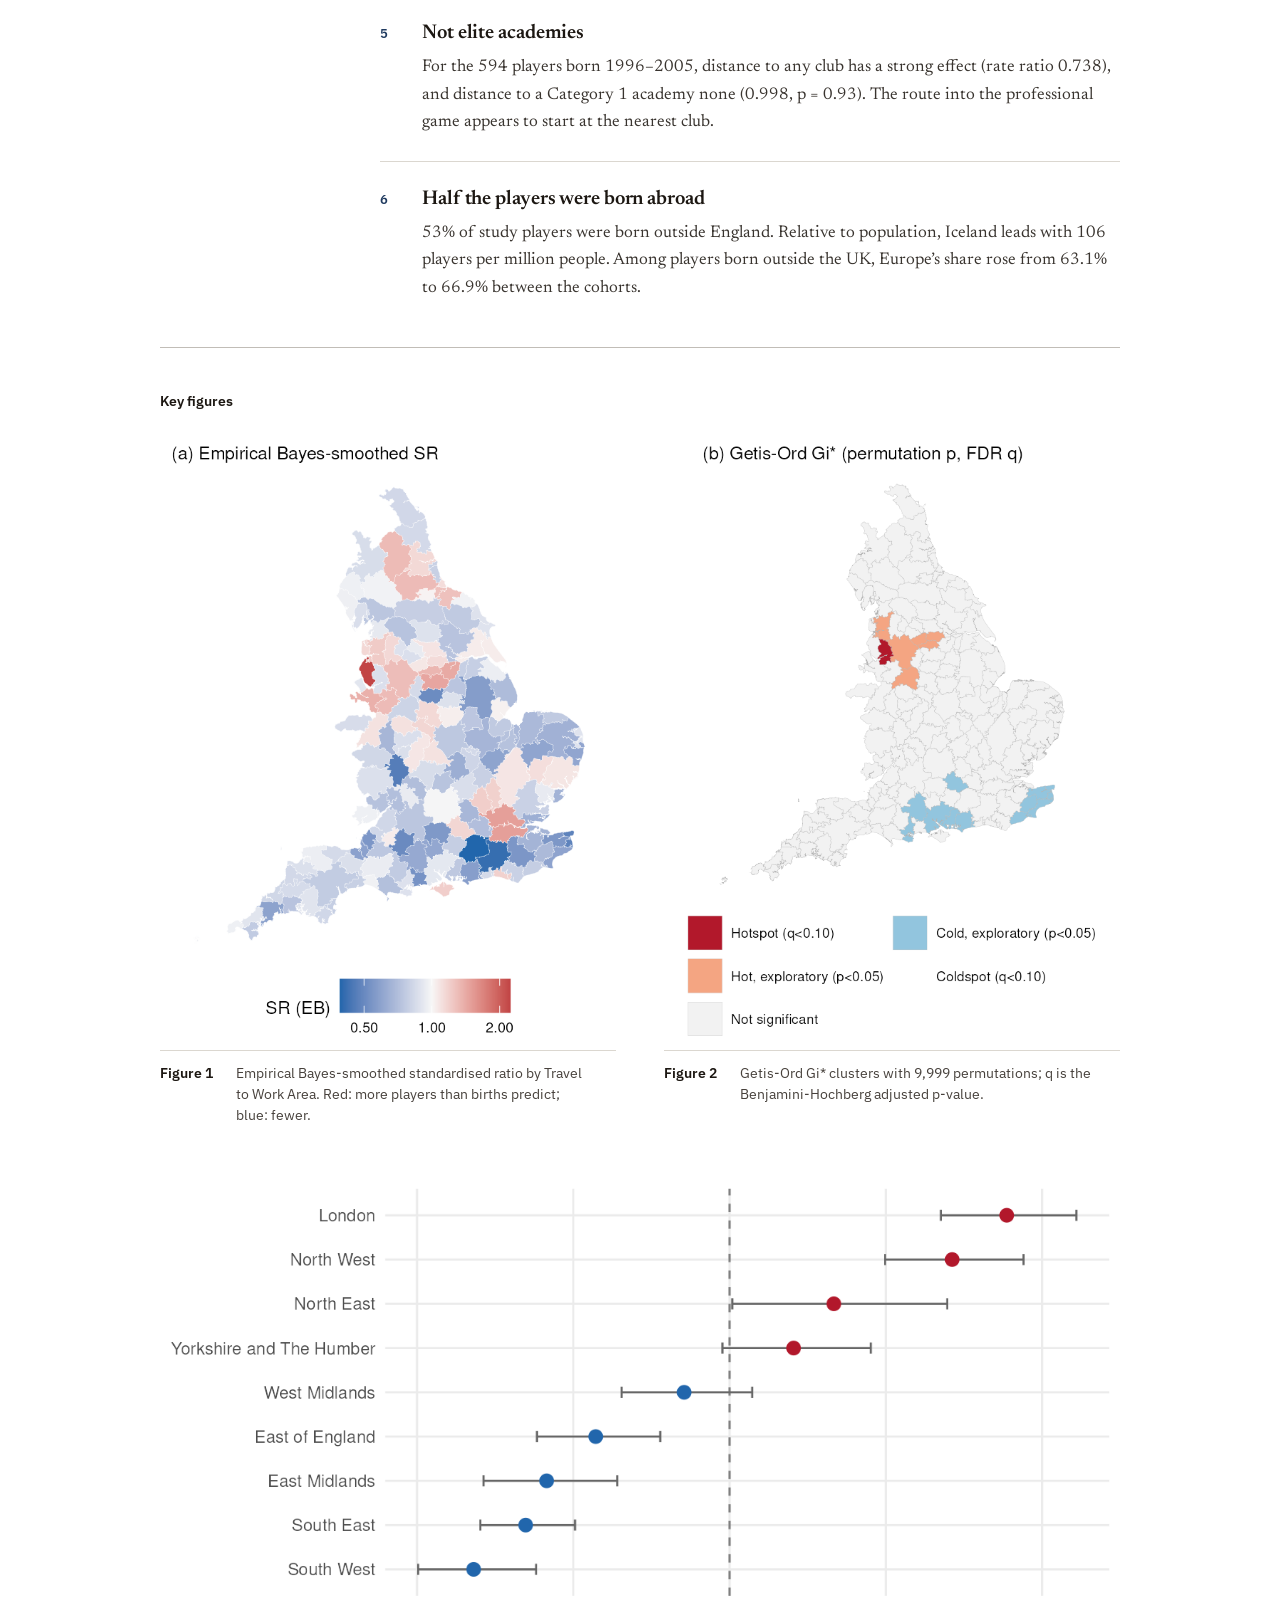
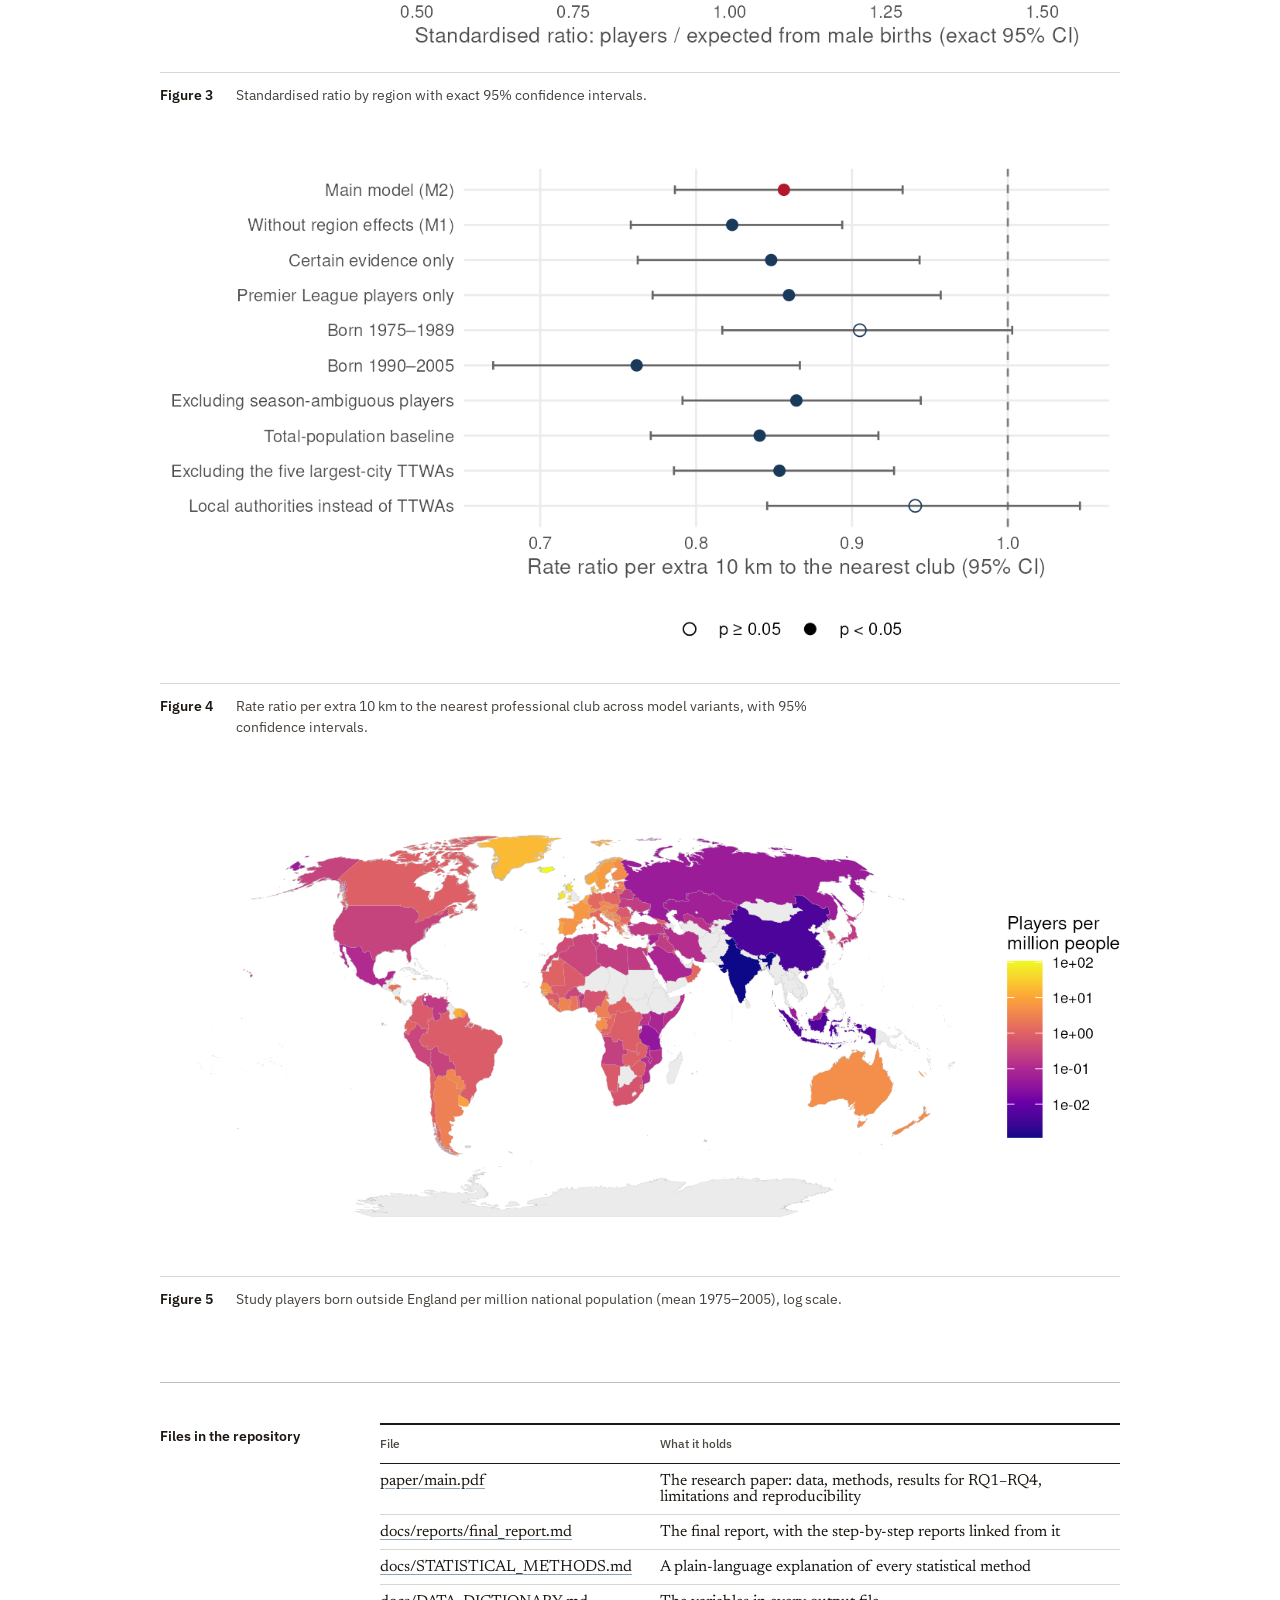
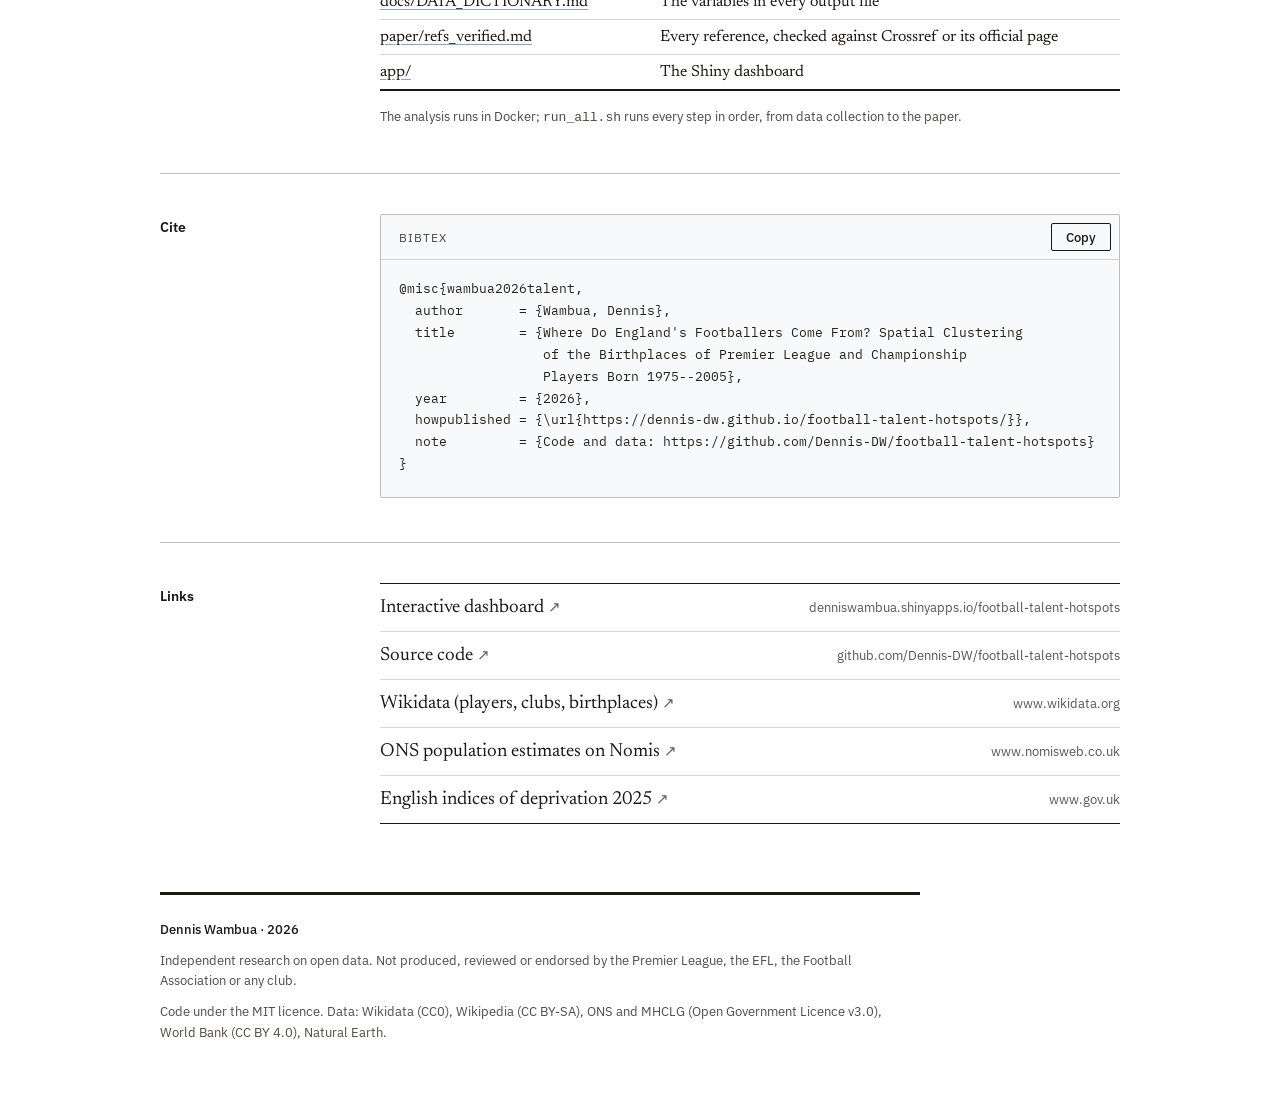
==== commit 54b5875a: "feat(site): update HTML template and rebuild static site index" ====
--- a/site/index.html
+++ b/site/index.html
@@ -16,7 +16,7 @@
 <link rel="preconnect" href="https://fonts.gstatic.com" crossorigin>
 <link rel="stylesheet" href="https://fonts.googleapis.com/css2?family=IBM+Plex+Mono:wght@400&family=IBM+Plex+Sans:wght@400;500;600&family=Newsreader:ital,opsz,wght@0,6..72,300..700;1,6..72,300..700&display=swap">
 <style>
-:root{--accent:#1A3A5C;--hot:#b2182b;--paper:#f4f1ea;--ink:oklch(0.21 0.012 70);--ink2:oklch(0.45 0.012 70);--ink3:oklch(0.4 0.012 70);--ink4:oklch(0.33 0.012 70);--rule:oklch(0.8 0.01 80);--rule2:oklch(0.88 0.01 80);--box:oklch(0.95 0.01 85);--sans:'IBM Plex Sans',system-ui,sans-serif;--mono:'IBM Plex Mono',monospace}
+:root{--accent:#1f3a5f;--hot:#b2182b;--paper:#ffffff;--ink:oklch(0.21 0.012 70);--ink2:oklch(0.45 0.012 70);--ink3:oklch(0.4 0.012 70);--ink4:oklch(0.33 0.012 70);--rule:oklch(0.8 0.01 80);--rule2:oklch(0.88 0.01 80);--box:#f8f9fa;--sans:'IBM Plex Sans',system-ui,sans-serif;--mono:'IBM Plex Mono',monospace}
 *{box-sizing:border-box}
 html{scroll-behavior:smooth}
 body{margin:0;background:var(--paper);color:var(--ink);font-family:'Newsreader',Georgia,'Times New Roman',serif;font-optical-sizing:auto;-webkit-font-smoothing:antialiased;text-rendering:optimizeLegibility}
@@ -33,8 +33,8 @@
 .author-name{font-size:20px;font-weight:600;line-height:1.3}
 .author-meta{margin-top:4px;font-family:var(--sans);font-size:13.5px;line-height:1.5;color:var(--ink2)}
 .actions{display:flex;flex-wrap:wrap;align-items:center;gap:14px 28px;margin-top:32px;font-family:var(--sans);font-size:14px;font-weight:500}
-.btn{display:inline-block;padding:11px 20px;background:var(--ink);color:var(--paper);text-decoration:none;border-radius:2px}
-.btn:hover{background:var(--accent);color:var(--paper)}
+.btn{display:inline-block;padding:11px 20px;background:var(--accent);color:#fff;text-decoration:none;border-radius:4px}
+.btn:hover{background:#162b47;color:#fff}
 .stats{display:grid;grid-template-columns:repeat(auto-fit,minmax(min(100%,190px),1fr));gap:28px 0;margin-top:64px;padding:28px 0;border-top:1px solid var(--ink);border-bottom:1px solid var(--rule)}
 .stat{padding:2px 24px 2px 20px;border-left:1px solid var(--ink)}
 .stat-v{font-size:46px;line-height:1;font-weight:400;letter-spacing:-.025em;font-variant-numeric:lining-nums tabular-nums}
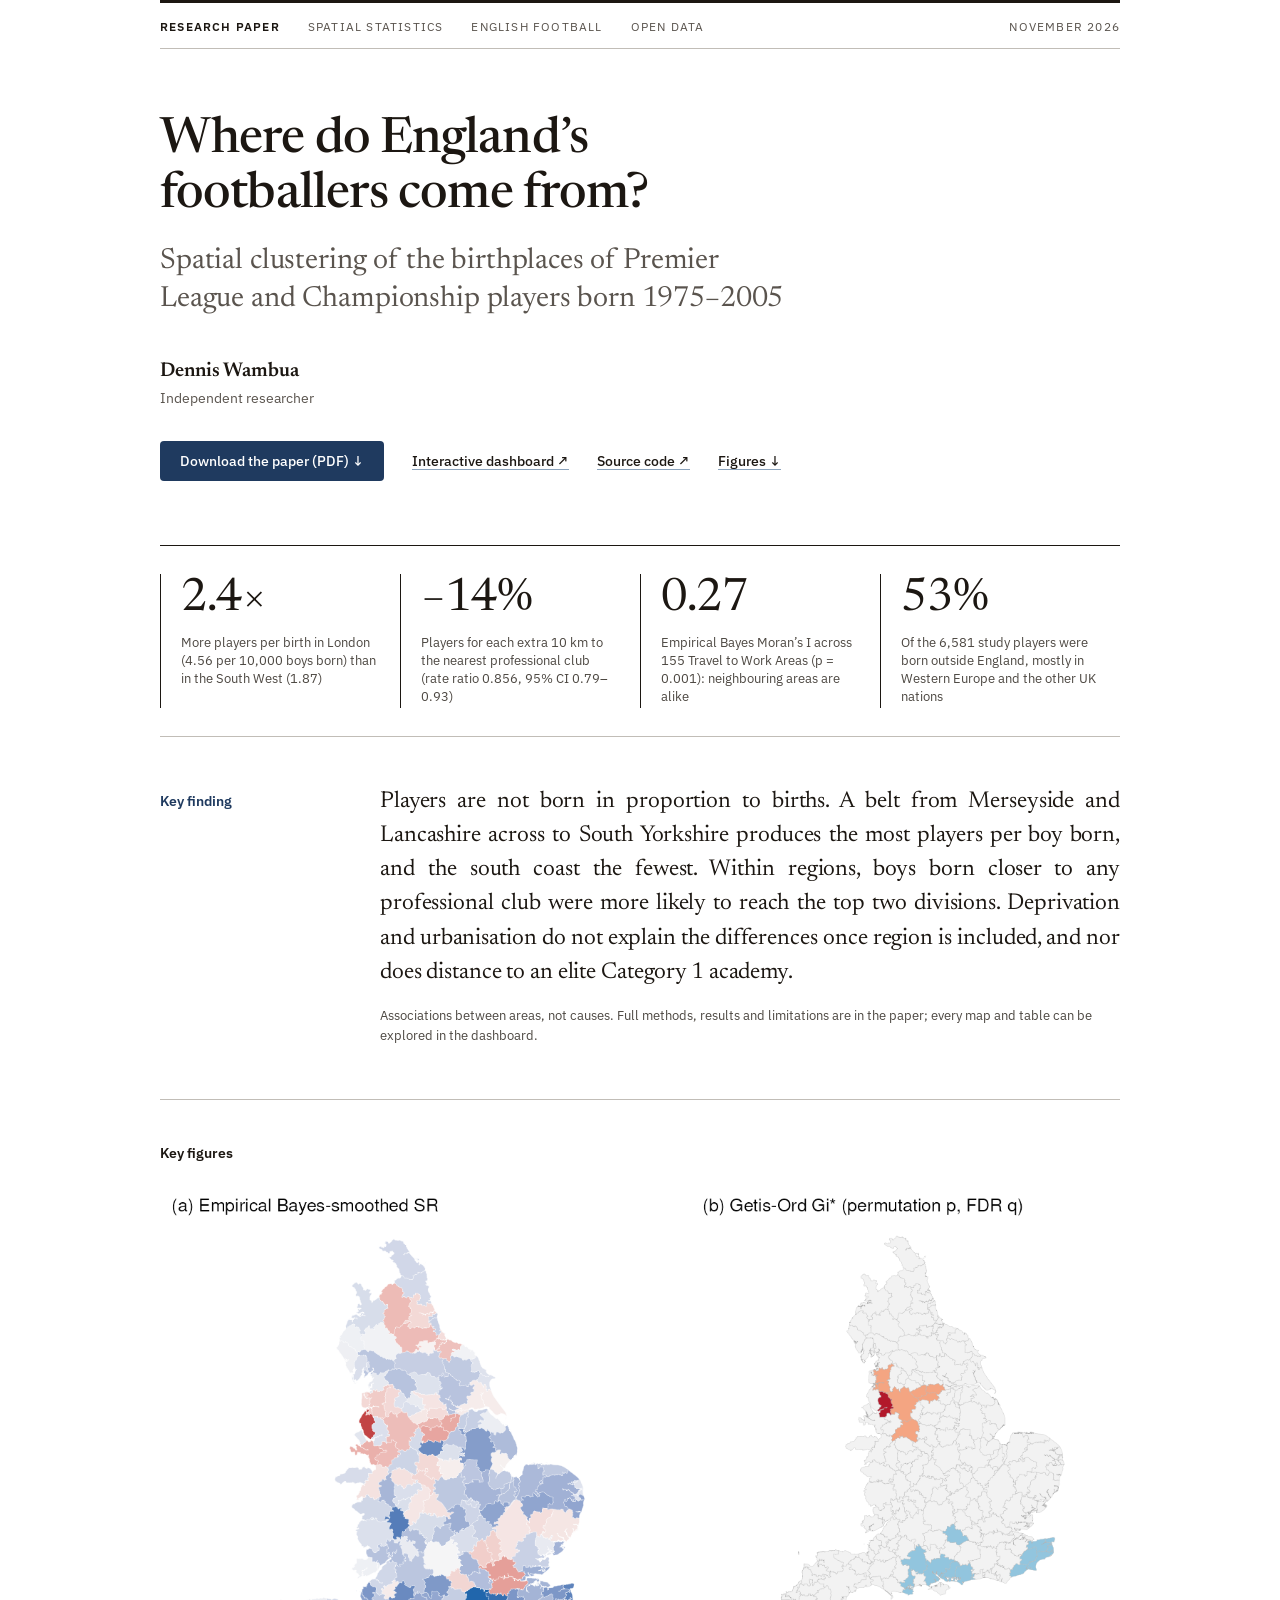
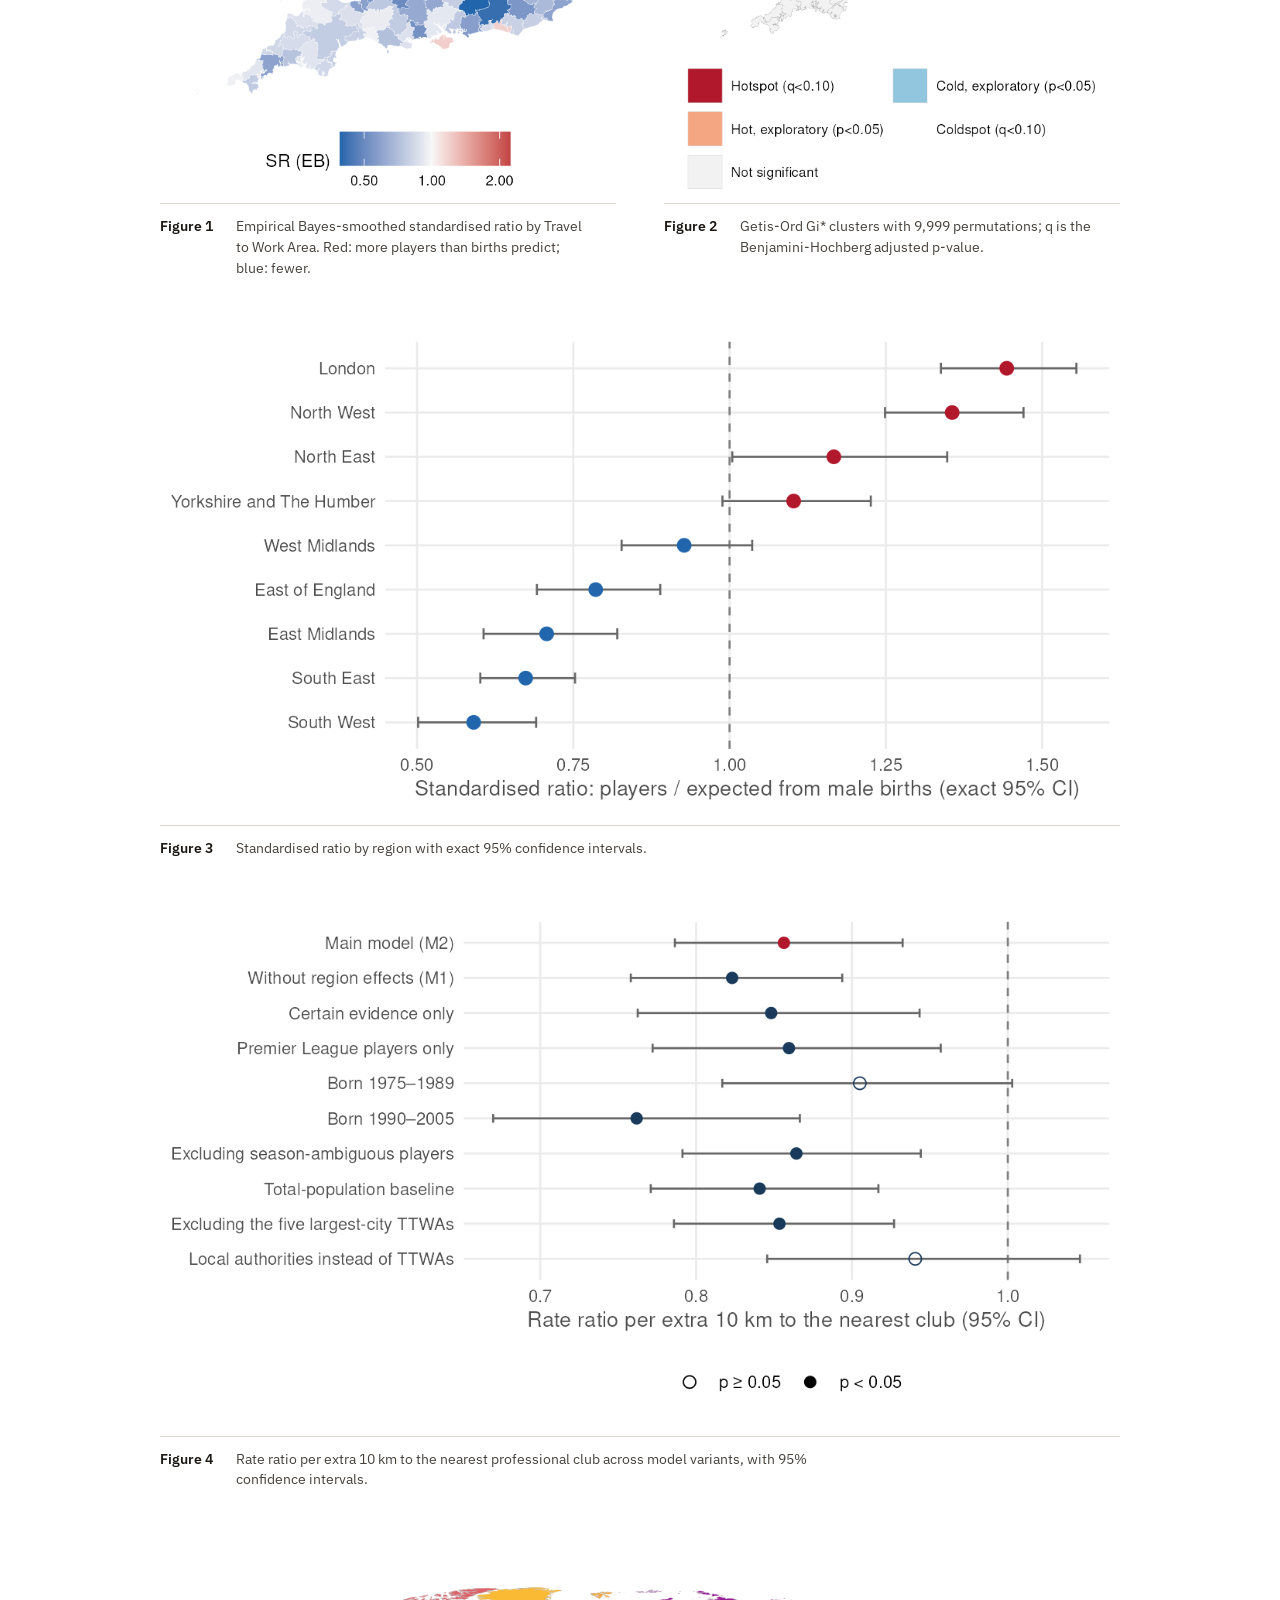
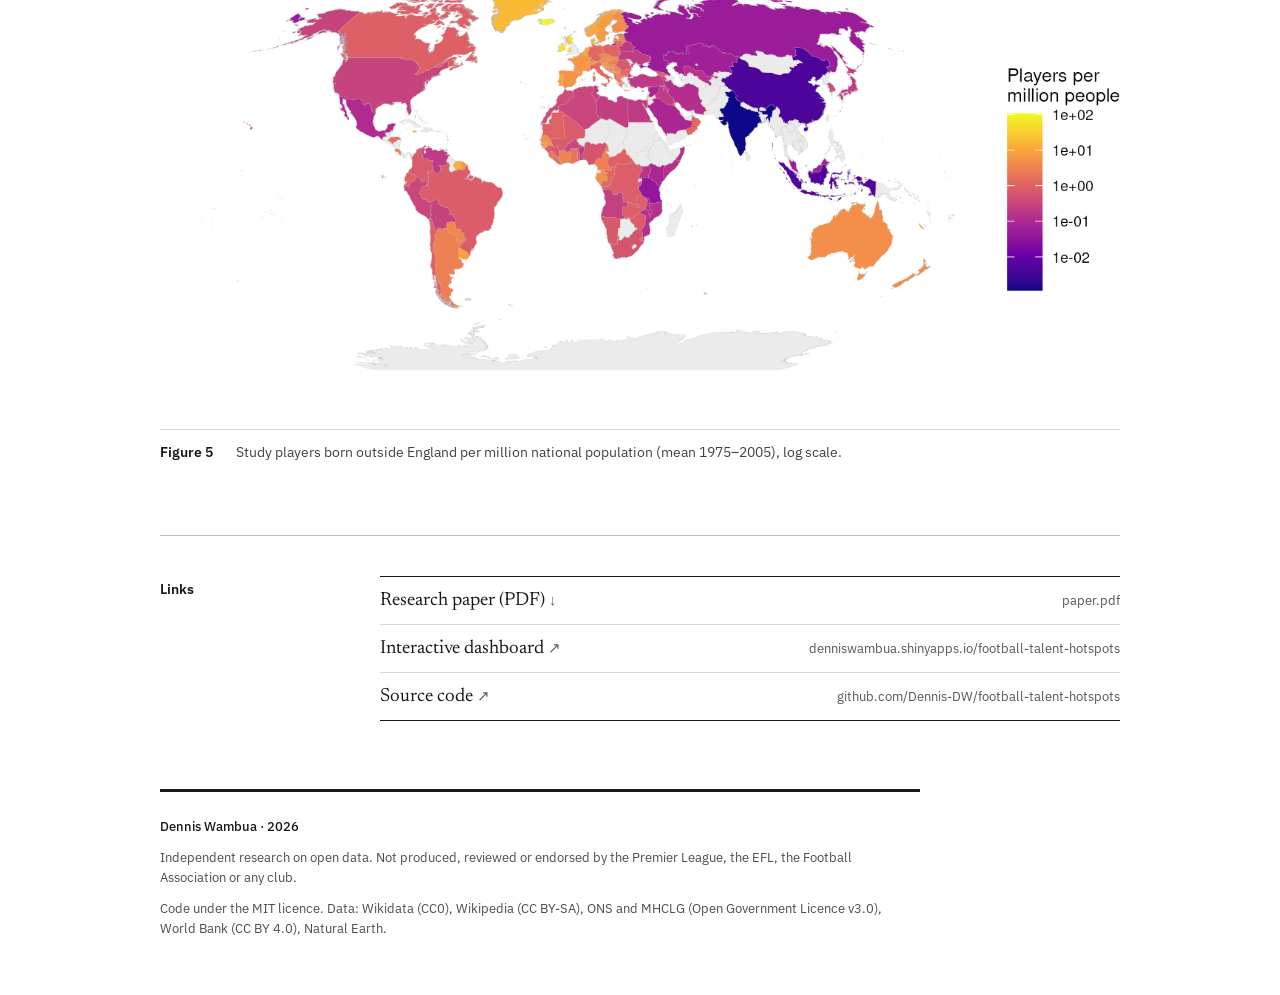
==== commit 130832f2: "feat(site): update site template and rebuild index.html" ====
--- a/site/index.html
+++ b/site/index.html
@@ -115,27 +115,7 @@
 <div class="stat"><div class="stat-v">53%</div><div class="stat-l">Of the 6,581 study players were born outside England, mostly in Western Europe and the other UK nations</div></div>
 </div>
 
-<div class="row first"><div class="label accent" style="padding-top:7px">Key finding</div><div class="body"><p class="lead">Players are not born in proportion to births. A belt from Merseyside and Lancashire across to South Yorkshire produces the most players per boy born, and the south coast the fewest. Within regions, boys born closer to any professional club were more likely to reach the top two divisions. Deprivation and urbanisation do not explain the differences once region is included, and nor does distance to an elite Category&nbsp;1 academy.</p></div></div>
-
-<div class="row"><div class="label">Abstract</div><div class="body"><p class="abstract">English football spends heavily on finding young players, yet it is not known whether the players who reach the top two divisions are born across England in proportion to births or in particular places. We ask where English-born men who played in the Premier League or the Championship were born, compared with where boys were born. From Wikidata and Wikipedia we identify 6,581 men born 1975&ndash;2005 with evidence of a league appearance at one of 78 top-two clubs since 1992; 3,081 were born in England and 3,017 can be placed on a map. Expected counts come from 9.54 million male births estimated from ONS mid-year populations. Players are 2.4 times as common per birth in London (4.56 per 10,000 male births) as in the South West (1.87), and 7 of 9 regions differ from England at p &lt; 0.05. Within regions, birthplaces are more clustered than births at distances up to 60&nbsp;km (inhomogeneous L-function, DCLF p = 0.02; births-only null p = 0.50). Across Travel to Work Areas (TTWAs) the Empirical Bayes Moran&rsquo;s I is 0.27 (p = 0.001), with high values in a belt from Merseyside and Lancashire across to South Yorkshire and low values along the south coast, but only one area (Warrington and Wigan, q = 0.062) comes close to passing a false discovery rate correction. In a negative binomial model with region effects, each extra 10&nbsp;km to the nearest professional club lowers the rate by 14% (rate ratio 0.856, 95% CI 0.79&ndash;0.93, p &lt; 0.001), while deprivation and urban share have no effect once region is included. For the 594 players born 1996&ndash;2005, who were of academy age after the 2012 academy reform, distance to any club matters (rate ratio 0.738) and distance to an elite Category 1 academy does not (0.998, p = 0.93). Of all 6,581 study players, 53% were born outside England, mostly in Western Europe and the other UK nations. The results describe areas, not individuals.</p></div></div>
-
-<div class="row tight"><div class="label">Scope note</div><div class="body"><p class="note">The results are associations between areas, not proof of cause: club locations also reflect where population and industry were. Players and their club histories come from Wikidata and Wikipedia, which are community-edited; a validation sample of the first eligibility pass found 18.6% false inclusions, which led to the rule that requires a recorded league appearance. Players are placed where they were born, usually the town of a maternity hospital, so Travel to Work Areas are used as the main areas. The births baseline is a proxy built from ONS population estimates, and deprivation is measured in 2025. The results should not be used to judge places, communities or individual children.</p></div></div>
-
-<div class="row"><div class="label">Research questions and answers</div><div class="body"><div class="scroll"><table class="left"><thead><tr><th>Question</th><th>Answer</th><th>Hypothesis</th></tr></thead><tbody>
-<tr><td class="b">RQ1. Are birthplaces more clustered than births alone would predict?</td><td>Yes. 7 of 9 regions differ from England; within regions, birthplaces are more bunched than births up to 60&nbsp;km (DCLF p = 0.02)</td><td>H0 (births explain the pattern) rejected</td></tr>
-<tr><td class="b">RQ2. Where are the hotspots and coldspots?</td><td>A north-west belt is high and the south coast low (7 hot and 11 cold clusters at p &lt; 0.05). No single area passes a false discovery rate of 0.05; the strongest is Warrington and Wigan (q = 0.062)</td><td>H1 supported for the overall pattern, weakly for named areas</td></tr>
-<tr><td class="b">RQ3. Are the differences linked to deprivation, urbanisation or clubs and academies?</td><td>Club distance: rate ratio 0.856 per 10&nbsp;km (p &lt; 0.001). Deprivation 0.95 (p = 0.46) and urban share 1.04 (p = 0.18) once region is included. Category 1 academy 0.998 (p = 0.93)</td><td>H2 supported for club proximity only</td></tr>
-<tr><td class="b">RQ4. Which countries supply players born outside England, and has it changed?</td><td>3,485 players from 132 countries and UK nations, led by France, Scotland, Ireland and Spain. Scottish-born players fell from 179 to 54 between the 1975&ndash;89 and 1990&ndash;2005 cohorts</td><td>Descriptive, no hypothesis</td></tr>
-</tbody></table></div><p class="table-note">Hypotheses as stated in the research proposal before any player data were collected. Every number on this page is generated from the analysis outputs, the same way as in the paper.</p></div></div>
-
-<div class="row"><div class="label">Findings</div><div class="body">
-<div class="finding"><div class="n">1</div><div><h3>A regional belt, not isolated hotspots</h3><p>London (4.56) and the North West (4.29) produce the most players per 10,000 boys born, the South West (1.87) and the South East (2.13) the fewest. The pattern works at the scale of regions and city-regions: region effects remove the spatial autocorrelation from the models.</p></div></div>
-<div class="finding"><div class="n">2</div><div><h3>Weak evidence for any single area</h3><p>Liverpool is the most productive area, with 156 players against 66.2 expected. The local tests find a gradient of moderately elevated areas, and only Warrington and Wigan comes close to passing a correction for testing all 155 areas.</p></div></div>
-<div class="finding"><div class="n">3</div><div><h3>Distance to a club matters</h3><p>Each extra 10&nbsp;km to the nearest professional club lowers the rate by 14% (95% CI 7&ndash;21%). The effect is significant in 8 of 10 model variants and stronger for players born 1990&ndash;2005 (rate ratio 0.76).</p></div></div>
-<div class="finding"><div class="n">4</div><div><h3>Deprivation is a proxy for region</h3><p>Without region effects, deprivation seems to raise production (rate ratio 1.14 per 10 IMD points, p = 0.03). With them the effect disappears (0.95, p = 0.46): the North is both more deprived and more productive.</p></div></div>
-<div class="finding"><div class="n">5</div><div><h3>Not elite academies</h3><p>For the 594 players born 1996&ndash;2005, distance to any club has a strong effect (rate ratio 0.738), and distance to a Category 1 academy none (0.998, p = 0.93). The route into the professional game appears to start at the nearest club.</p></div></div>
-<div class="finding"><div class="n">6</div><div><h3>Half the players were born abroad</h3><p>53% of study players were born outside England. Relative to population, Iceland leads with 106 players per million people. Among players born outside the UK, Europe&rsquo;s share rose from 63.1% to 66.9% between the cohorts.</p></div></div>
-</div></div>
+<div class="row first"><div class="label accent" style="padding-top:7px">Key finding</div><div class="body"><p class="lead">Players are not born in proportion to births. A belt from Merseyside and Lancashire across to South Yorkshire produces the most players per boy born, and the south coast the fewest. Within regions, boys born closer to any professional club were more likely to reach the top two divisions. Deprivation and urbanisation do not explain the differences once region is included, and nor does distance to an elite Category&nbsp;1 academy.</p><p class="table-note">Associations between areas, not causes. Full methods, results and limitations are in the paper; every map and table can be explored in the dashboard.</p></div></div>
 
 <div class="figs" id="figures"><div class="label">Key figures</div>
 <div class="pair">
@@ -147,31 +127,10 @@
 <figure><img src="figures/fig_world.png" alt="World map of study players born outside England per million national population, darker where there are more players per head." loading="lazy"><figcaption><b>Figure 5</b><span>Study players born outside England per million national population (mean 1975&ndash;2005), log scale.</span></figcaption></figure>
 </div>
 
-<div class="row"><div class="label">Files in the repository</div><div class="body"><div class="scroll"><table class="left"><thead><tr><th>File</th><th>What it holds</th></tr></thead><tbody>
-<tr><td><a href="paper.pdf">paper/main.pdf</a></td><td>The research paper: data, methods, results for RQ1&ndash;RQ4, limitations and reproducibility</td></tr>
-<tr><td><a href="https://github.com/Dennis-DW/football-talent-hotspots/blob/main/docs/reports/final_report.md" target="_blank" rel="noopener">docs/reports/final_report.md</a></td><td>The final report, with the step-by-step reports linked from it</td></tr>
-<tr><td><a href="https://github.com/Dennis-DW/football-talent-hotspots/blob/main/docs/STATISTICAL_METHODS.md" target="_blank" rel="noopener">docs/STATISTICAL_METHODS.md</a></td><td>A plain-language explanation of every statistical method</td></tr>
-<tr><td><a href="https://github.com/Dennis-DW/football-talent-hotspots/blob/main/docs/DATA_DICTIONARY.md" target="_blank" rel="noopener">docs/DATA_DICTIONARY.md</a></td><td>The variables in every output file</td></tr>
-<tr><td><a href="https://github.com/Dennis-DW/football-talent-hotspots/blob/main/paper/refs_verified.md" target="_blank" rel="noopener">paper/refs_verified.md</a></td><td>Every reference, checked against Crossref or its official page</td></tr>
-<tr><td><a href="https://github.com/Dennis-DW/football-talent-hotspots/tree/main/app" target="_blank" rel="noopener">app/</a></td><td>The Shiny dashboard</td></tr>
-</tbody></table></div><p class="table-note">The analysis runs in Docker; <code>run_all.sh</code> runs every step in order, from data collection to the paper.</p></div></div>
-
-<div class="row"><div class="label">Cite</div><div class="body"><div class="bib"><div class="bib-bar"><span>BibTeX</span><button type="button" onclick="copyBib(this)">Copy</button></div><pre id="bibtex">@misc{wambua2026talent,
-  author       = {Wambua, Dennis},
-  title        = {Where Do England's Footballers Come From? Spatial Clustering
-                  of the Birthplaces of Premier League and Championship
-                  Players Born 1975--2005},
-  year         = {2026},
-  howpublished = {\url{https://dennis-dw.github.io/football-talent-hotspots/}},
-  note         = {Code and data: https://github.com/Dennis-DW/football-talent-hotspots}
-}</pre></div></div></div>
-
 <div class="row"><div class="label">Links</div><div class="body"><div class="links">
+<a href="paper.pdf" target="_blank" rel="noopener"><span>Research paper (PDF)&nbsp;<i>&darr;</i></span><span>paper.pdf</span></a>
 <a href="https://denniswambua.shinyapps.io/football-talent-hotspots/" target="_blank" rel="noopener"><span>Interactive dashboard&nbsp;<i>&nearr;</i></span><span>denniswambua.shinyapps.io/football-talent-hotspots</span></a>
 <a href="https://github.com/Dennis-DW/football-talent-hotspots" target="_blank" rel="noopener"><span>Source code&nbsp;<i>&nearr;</i></span><span>github.com/Dennis-DW/football-talent-hotspots</span></a>
-<a href="https://www.wikidata.org/" target="_blank" rel="noopener"><span>Wikidata (players, clubs, birthplaces)&nbsp;<i>&nearr;</i></span><span>www.wikidata.org</span></a>
-<a href="https://www.nomisweb.co.uk/" target="_blank" rel="noopener"><span>ONS population estimates on Nomis&nbsp;<i>&nearr;</i></span><span>www.nomisweb.co.uk</span></a>
-<a href="https://www.gov.uk/government/statistics/english-indices-of-deprivation-2025" target="_blank" rel="noopener"><span>English indices of deprivation 2025&nbsp;<i>&nearr;</i></span><span>www.gov.uk</span></a>
 </div></div></div>
 
 <footer>
@@ -180,12 +139,5 @@
 <p>Code under the MIT licence. Data: Wikidata (CC0), Wikipedia (CC BY-SA), ONS and MHCLG (Open Government Licence v3.0), World Bank (CC BY 4.0), Natural Earth.</p>
 </footer>
 </div>
-<script>
-function copyBib(btn){
-  var t=document.getElementById('bibtex').textContent;
-  var done=function(){btn.textContent='Copied';setTimeout(function(){btn.textContent='Copy'},2000)};
-  if(navigator.clipboard&&navigator.clipboard.writeText){navigator.clipboard.writeText(t).then(done,done)}else{done()}
-}
-</script>
 </body>
 </html>
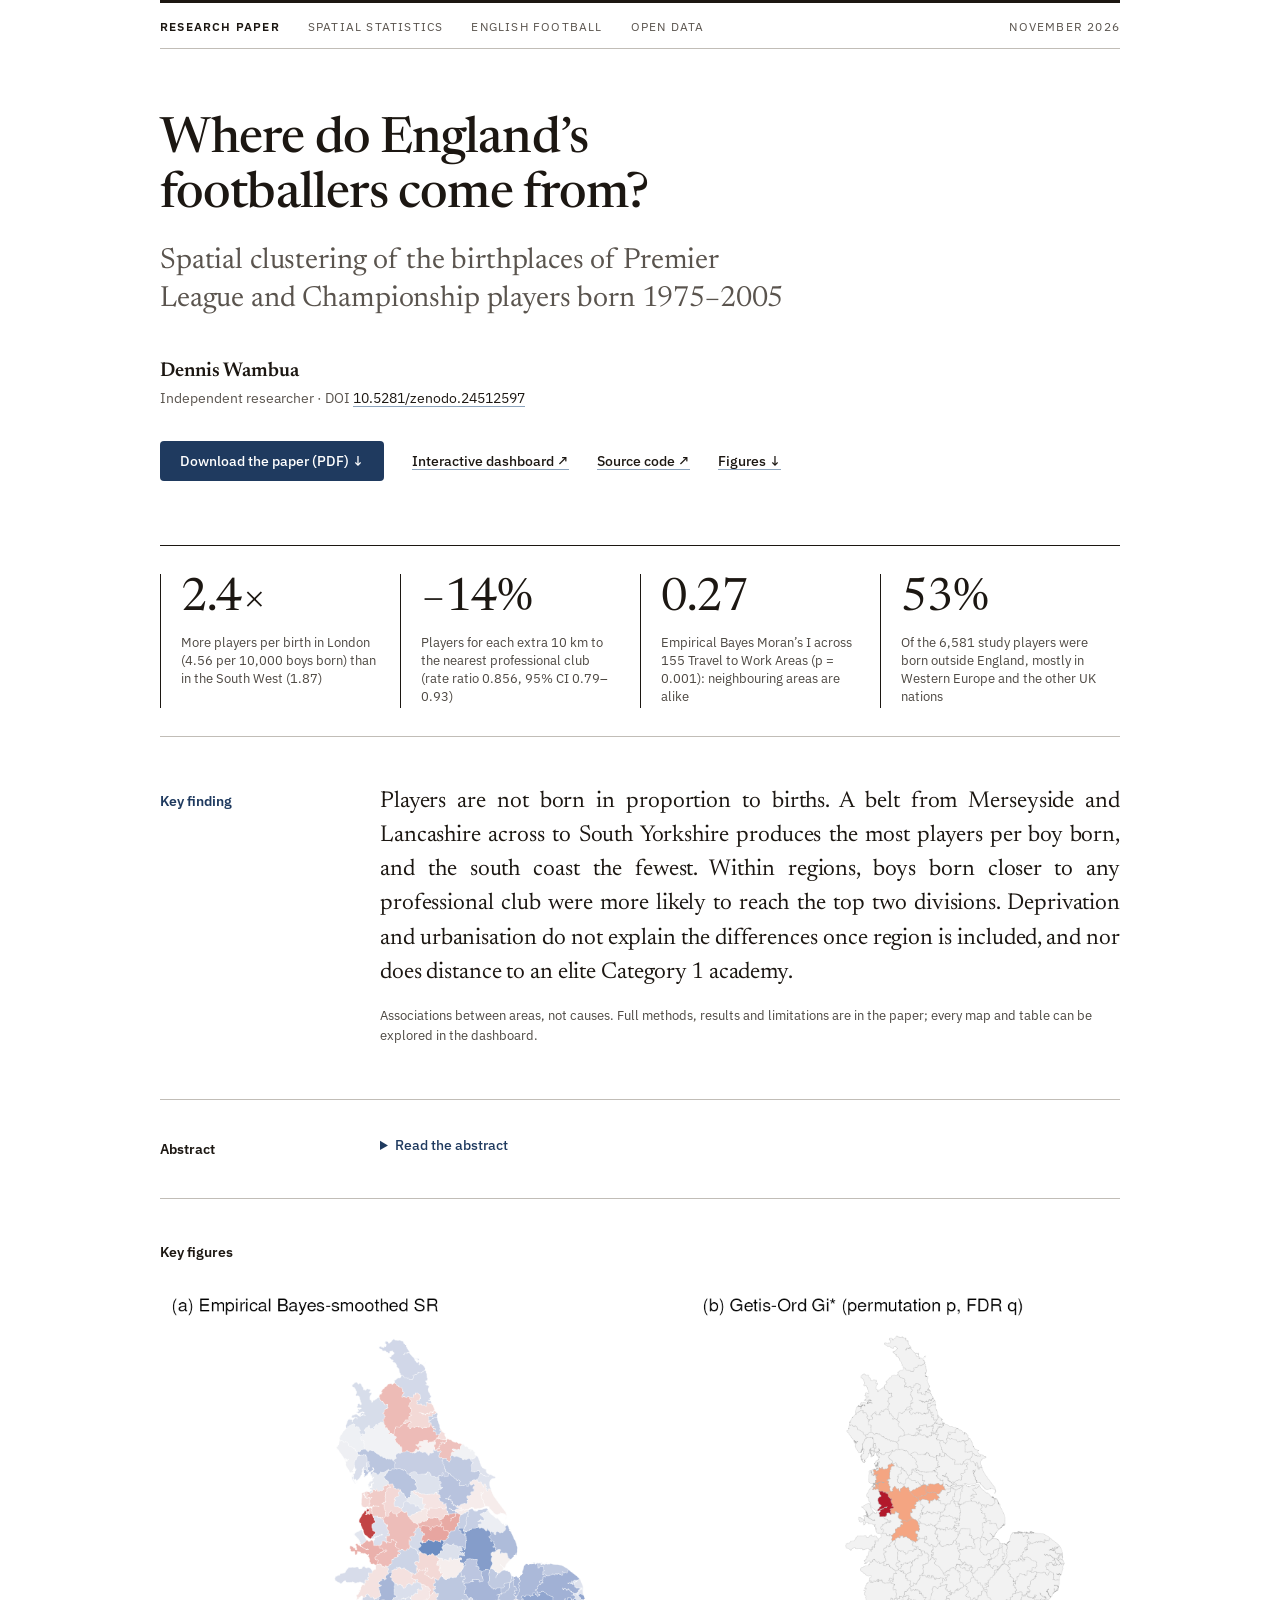
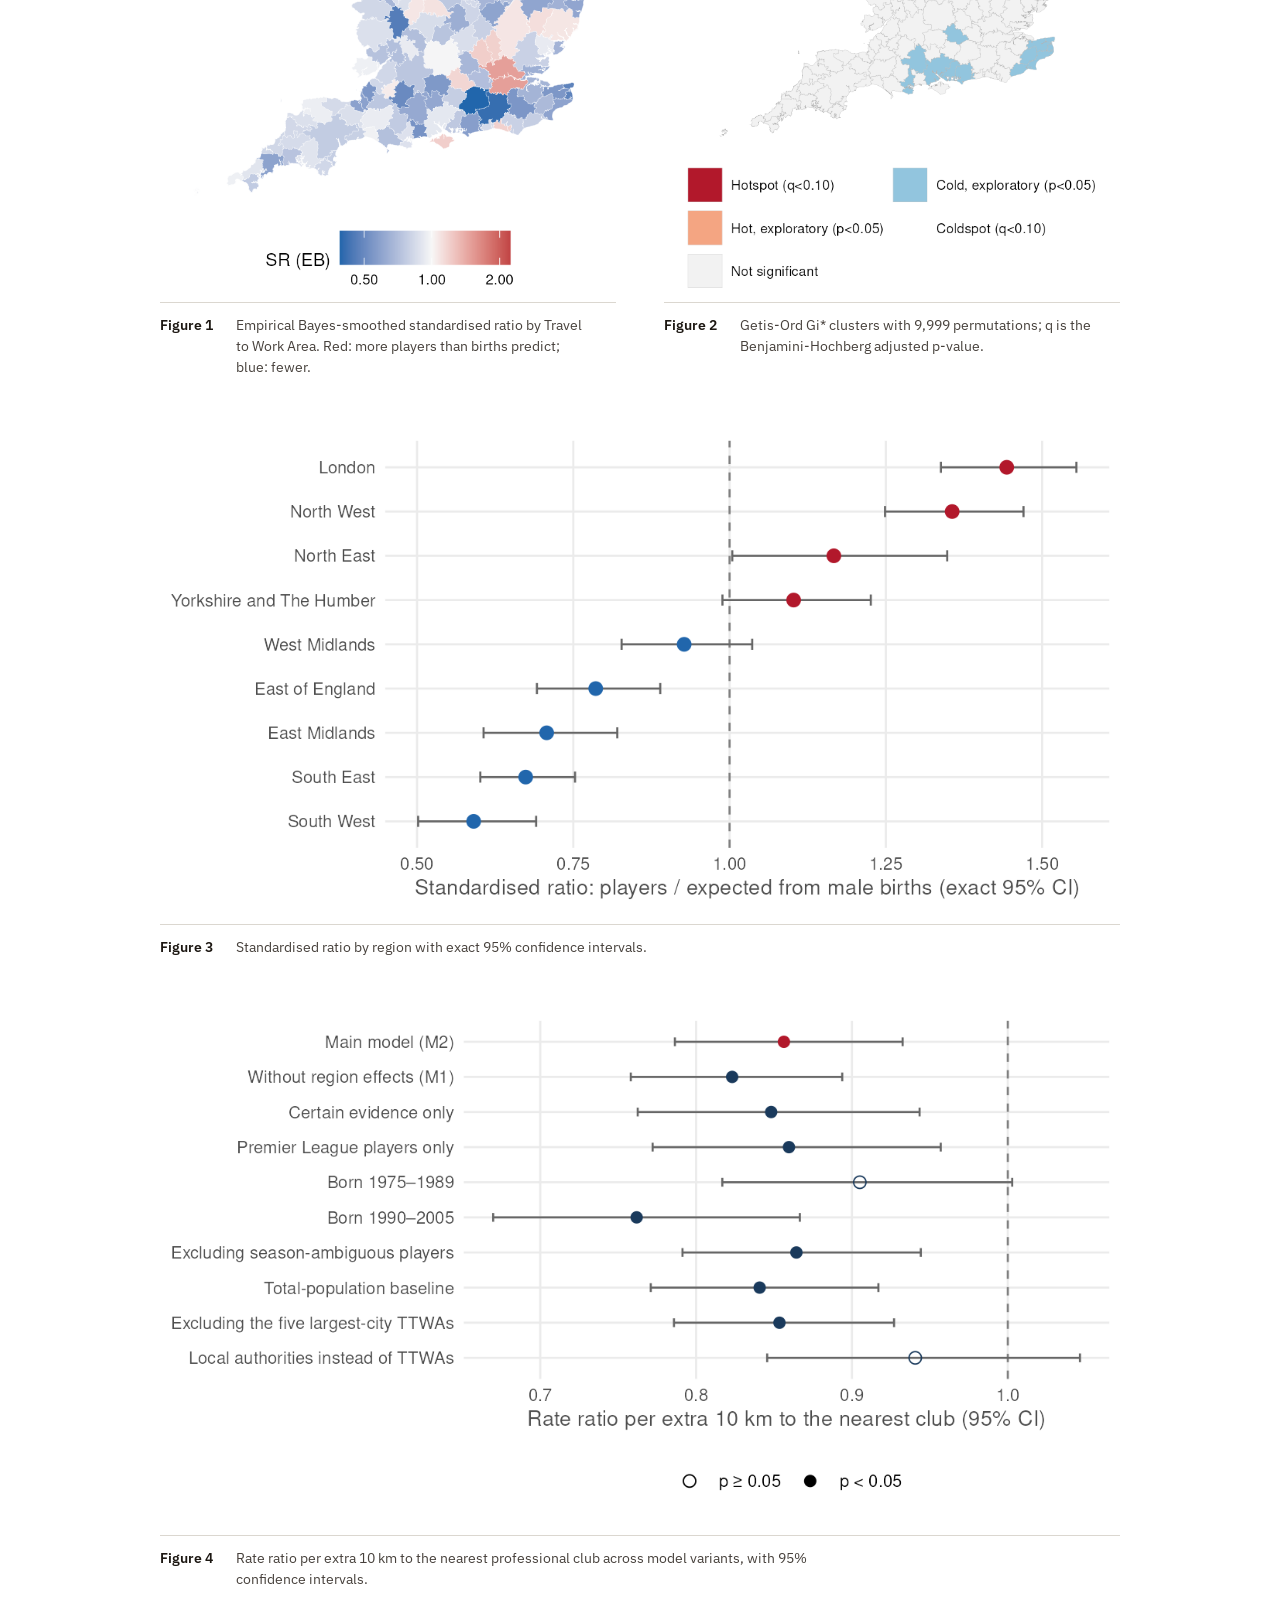
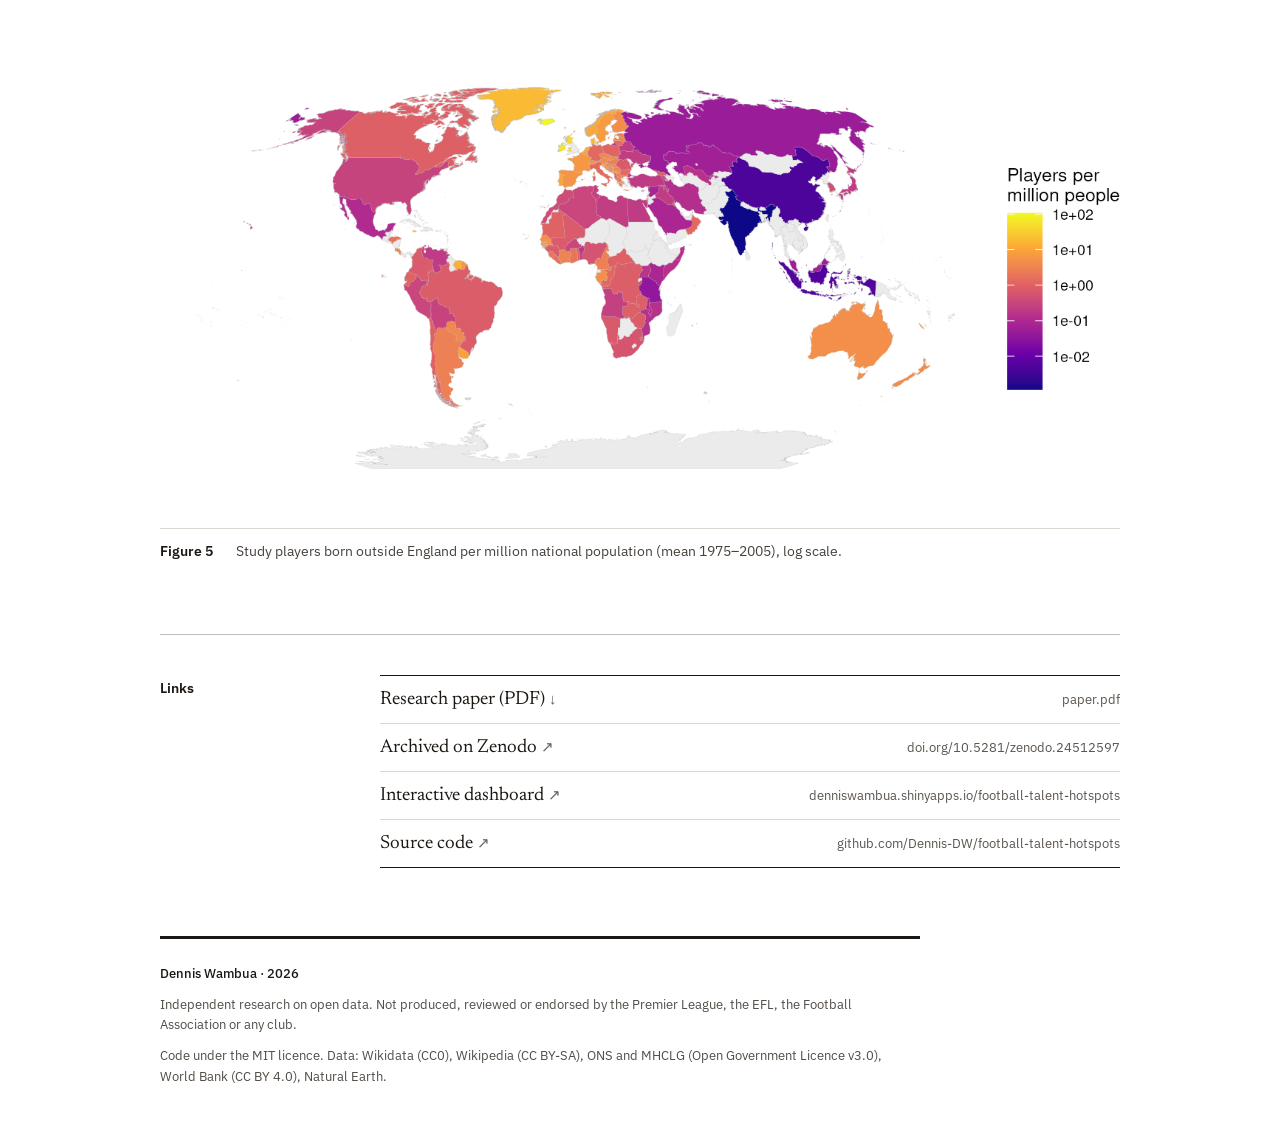
==== commit b31ed428: "feat(site): update static site index, synced paper PDF, and README" ====
--- a/site/index.html
+++ b/site/index.html
@@ -10,6 +10,22 @@
 <meta property="og:description" content="Players are 2.4× as common per birth in London as in the South West, and each extra 10 km to a professional club means 14% fewer. Research paper, code and dashboard.">
 <meta property="og:type" content="article">
 <meta property="og:url" content="https://dennis-dw.github.io/football-talent-hotspots/">
+<!-- Google Scholar (Highwire Press) tags: https://scholar.google.com/intl/en/scholar/inclusion.html -->
+<meta name="citation_doi" content="10.5281/zenodo.24512597">
+<meta name="DC.identifier" content="doi:10.5281/zenodo.24512597">
+<meta name="citation_title" content="Where Do England's Footballers Come From? Spatial Clustering of the Birthplaces of Premier League and Championship Players Born 1975–2005">
+<meta name="citation_author" content="Wambua, Dennis">
+<meta name="citation_author_institution" content="Independent Researcher">
+<meta name="citation_publication_date" content="2026/11/19">
+<meta name="citation_language" content="en">
+<meta name="citation_pdf_url" content="https://dennis-dw.github.io/football-talent-hotspots/paper.pdf">
+<meta name="citation_abstract_html_url" content="https://dennis-dw.github.io/football-talent-hotspots/">
+<meta name="citation_keywords" content="spatial epidemiology; football; talent identification; birthplace effect; Getis-Ord; Moran's I; negative binomial; England">
+<meta name="DC.title" content="Where Do England's Footballers Come From? Spatial Clustering of the Birthplaces of Premier League and Championship Players Born 1975–2005">
+<meta name="DC.creator" content="Wambua, Dennis">
+<meta name="DC.date" content="2026-11-19">
+<meta name="DC.type" content="Text.Preprint">
+<link rel="canonical" href="https://dennis-dw.github.io/football-talent-hotspots/">
 <meta property="og:image" content="https://dennis-dw.github.io/football-talent-hotspots/figures/fig_hospital.png">
 <meta name="twitter:card" content="summary_large_image">
 <link rel="preconnect" href="https://fonts.googleapis.com">
@@ -59,6 +75,8 @@
 td.b{font-weight:600}
 table.left th,table.left td{text-align:left;padding-left:0;padding-right:16px}
 table.left th:not(:first-child),table.left td:not(:first-child){padding-left:12px}
+details.abs summary{cursor:pointer;font-family:var(--sans);font-size:14px;font-weight:500;color:var(--accent)}
+details.abs[open] summary{margin-bottom:14px}
 .table-note{margin:16px 0 0;font-family:var(--sans);font-size:13px;line-height:1.6;color:var(--ink3);text-wrap:pretty}
 .finding{display:flex;gap:20px;padding:24px 0;border-top:1px solid var(--rule2)}
 .finding:first-child{padding-top:0;border-top:none}
@@ -99,7 +117,7 @@
 
 <h1>Where do England&rsquo;s footballers come from?<small>Spatial clustering of the birthplaces of Premier League and Championship players born 1975&ndash;2005</small></h1>
 
-<div class="authors"><div><div class="author-name">Dennis Wambua</div><div class="author-meta">Independent researcher</div></div></div>
+<div class="authors"><div><div class="author-name">Dennis Wambua</div><div class="author-meta">Independent researcher &middot; DOI <a href="https://doi.org/10.5281/zenodo.24512597" target="_blank" rel="noopener">10.5281/zenodo.24512597</a></div></div></div>
 
 <div class="actions">
 <a class="btn" href="paper.pdf" target="_blank" rel="noopener">Download the paper (PDF)&nbsp;&darr;</a>
@@ -117,6 +135,8 @@
 
 <div class="row first"><div class="label accent" style="padding-top:7px">Key finding</div><div class="body"><p class="lead">Players are not born in proportion to births. A belt from Merseyside and Lancashire across to South Yorkshire produces the most players per boy born, and the south coast the fewest. Within regions, boys born closer to any professional club were more likely to reach the top two divisions. Deprivation and urbanisation do not explain the differences once region is included, and nor does distance to an elite Category&nbsp;1 academy.</p><p class="table-note">Associations between areas, not causes. Full methods, results and limitations are in the paper; every map and table can be explored in the dashboard.</p></div></div>
 
+<div class="row tight"><div class="label">Abstract</div><div class="body"><details class="abs"><summary>Read the abstract</summary><p class="abstract">English football spends heavily on finding young players, yet it is not known whether the players who reach the top two divisions are born across England in proportion to births or in particular places. We ask where English-born men who played in the Premier League or the Championship were born, compared with where boys were born. From Wikidata and Wikipedia we identify 6,581 men born 1975&ndash;2005 with evidence of a league appearance at one of 78 top-two clubs since 1992; 3,081 were born in England and 3,017 can be placed on a map. Expected counts come from 9.54 million male births estimated from ONS mid-year populations. Players are 2.4 times as common per birth in London (4.56 per 10,000 male births) as in the South West (1.87), and 7 of 9 regions differ from England at p &lt; 0.05. Within regions, birthplaces are more clustered than births at distances up to 60&nbsp;km (inhomogeneous L-function, DCLF p = 0.02; births-only null p = 0.50). Across Travel to Work Areas (TTWAs) the Empirical Bayes Moran&rsquo;s I is 0.27 (p = 0.001), with high values in a belt from Merseyside and Lancashire across to South Yorkshire and low values along the south coast, but only one area (Warrington and Wigan, q = 0.062) comes close to passing a false discovery rate correction. In a negative binomial model with region effects, each extra 10&nbsp;km to the nearest professional club lowers the rate by 14% (rate ratio 0.856, 95% CI 0.79&ndash;0.93, p &lt; 0.001), while deprivation and urban share have no effect once region is included. For the 594 players born 1996&ndash;2005, who were of academy age after the 2012 academy reform, distance to any club matters (rate ratio 0.738) and distance to an elite Category 1 academy does not (0.998, p = 0.93). Of all 6,581 study players, 53% were born outside England, mostly in Western Europe and the other UK nations. Of the stated hypotheses, H0 (births alone explain the pattern) is rejected, H1 (individual hotspots and coldspots) is supported for the overall pattern but only weakly for named areas, and H2 (association with deprivation, urbanisation and proximity to clubs and academies) is supported for club proximity only. The results describe areas, not individuals.</p></details></div></div>
+
 <div class="figs" id="figures"><div class="label">Key figures</div>
 <div class="pair">
 <figure><img src="figures/fig_ttwa_sr.png" alt="Map of England's Travel to Work Areas coloured by the smoothed ratio of players to expected players. Red areas, with more players than births predict, form a belt from Merseyside to South Yorkshire and include London; blue areas run along the south coast and through the rural South West and East Anglia." loading="lazy"><figcaption><b>Figure 1</b><span>Empirical Bayes-smoothed standardised ratio by Travel to Work Area. Red: more players than births predict; blue: fewer.</span></figcaption></figure>
@@ -129,6 +149,7 @@
 
 <div class="row"><div class="label">Links</div><div class="body"><div class="links">
 <a href="paper.pdf" target="_blank" rel="noopener"><span>Research paper (PDF)&nbsp;<i>&darr;</i></span><span>paper.pdf</span></a>
+<a href="https://doi.org/10.5281/zenodo.24512597" target="_blank" rel="noopener"><span>Archived on Zenodo&nbsp;<i>&nearr;</i></span><span>doi.org/10.5281/zenodo.24512597</span></a>
 <a href="https://denniswambua.shinyapps.io/football-talent-hotspots/" target="_blank" rel="noopener"><span>Interactive dashboard&nbsp;<i>&nearr;</i></span><span>denniswambua.shinyapps.io/football-talent-hotspots</span></a>
 <a href="https://github.com/Dennis-DW/football-talent-hotspots" target="_blank" rel="noopener"><span>Source code&nbsp;<i>&nearr;</i></span><span>github.com/Dennis-DW/football-talent-hotspots</span></a>
 </div></div></div>
